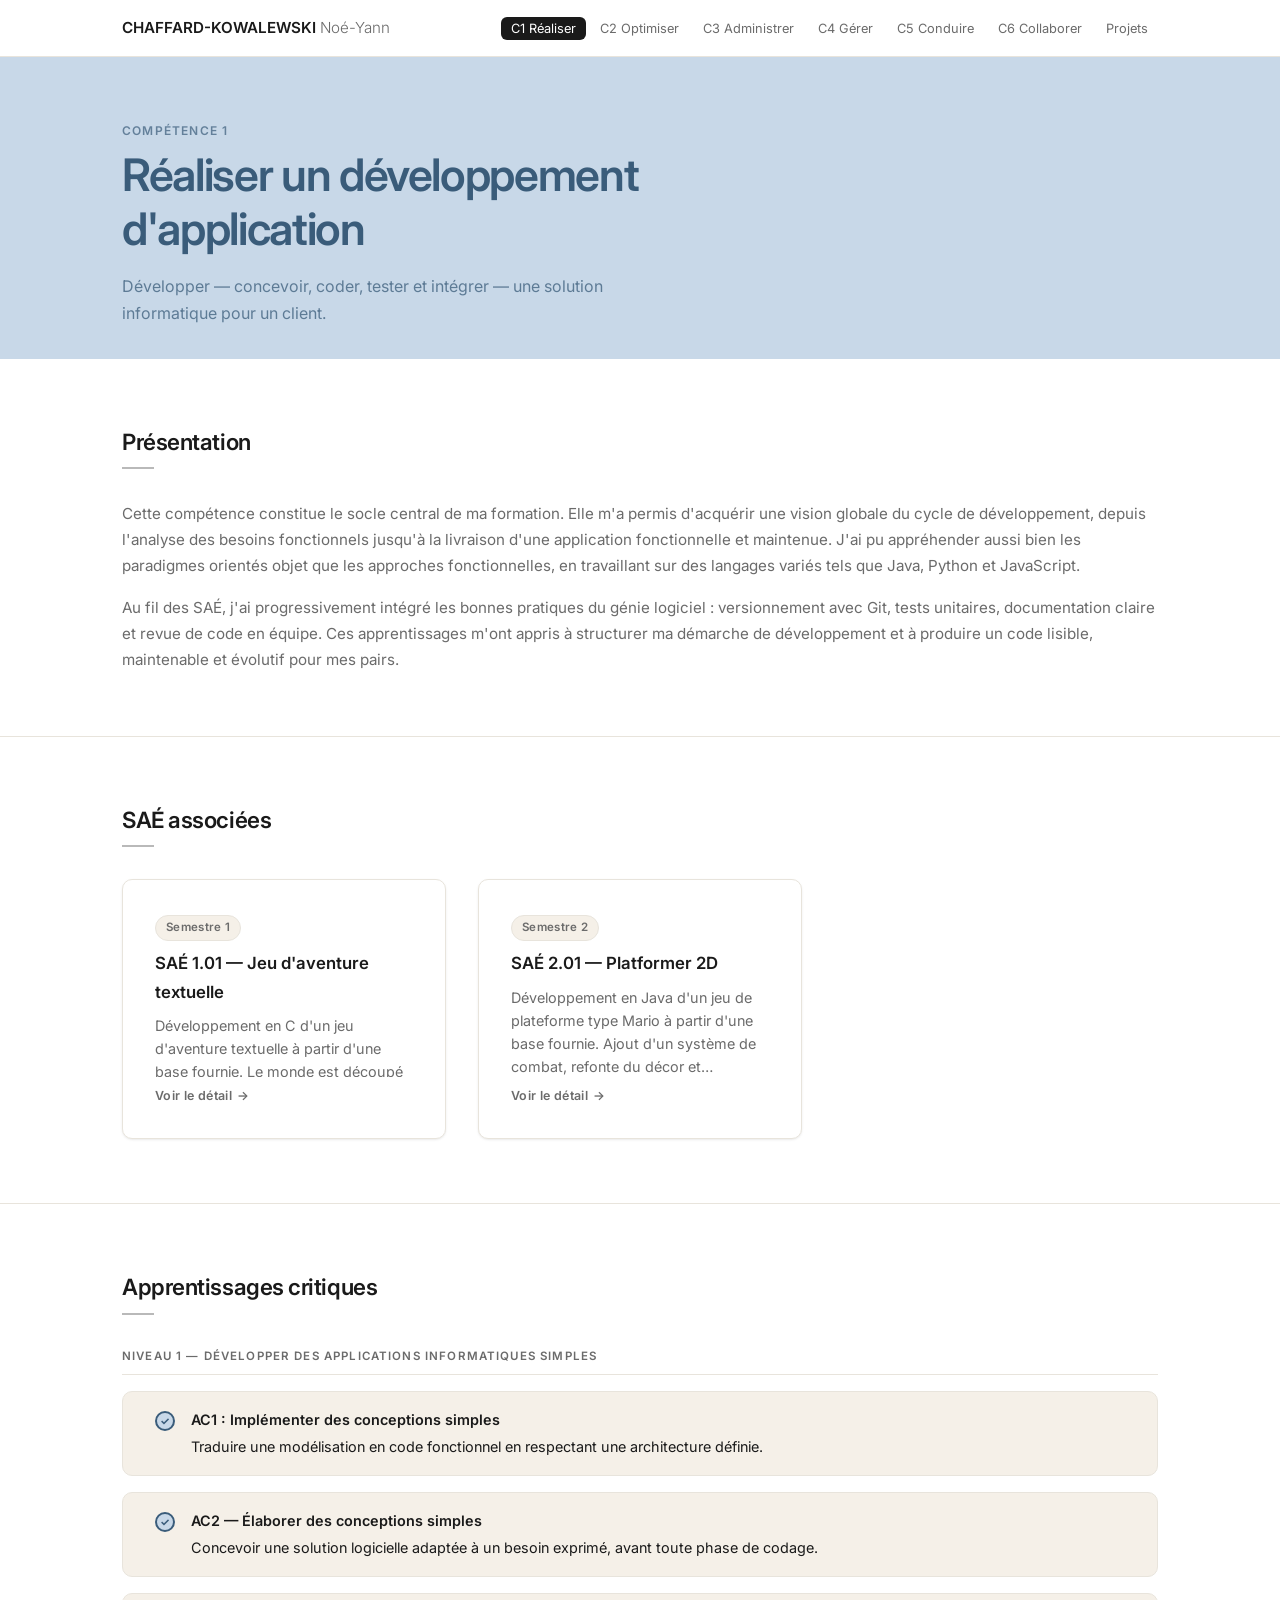
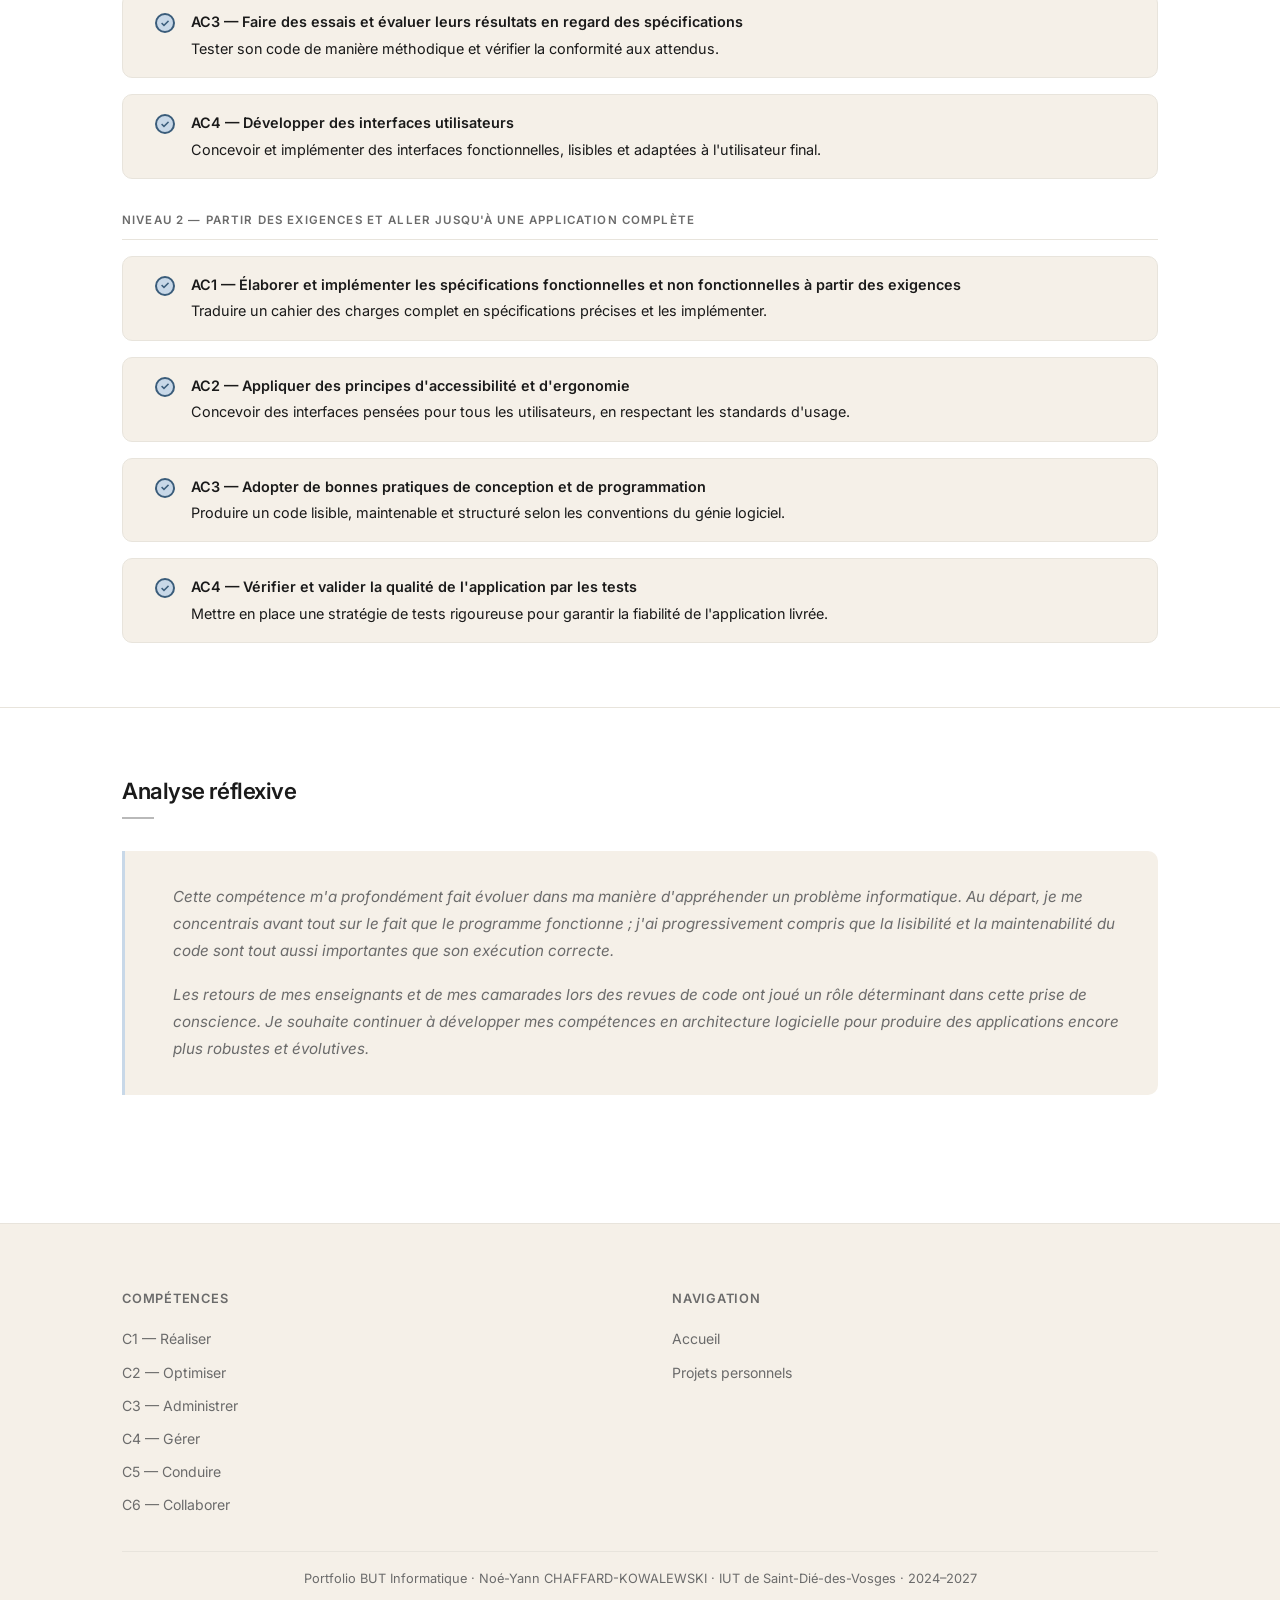
==== c1-realiser.html @ 978c8ef3 "ajout des fichiers du site" ====
﻿<!DOCTYPE html>
<html lang="fr">
<head>
  <meta charset="UTF-8" />
  <meta name="viewport" content="width=device-width, initial-scale=1.0" />
  <!-- REMPLACER : titre de l'onglet -->
  <title>C1 — Réaliser · Portfolio BUT Informatique</title>
  <link rel="stylesheet" href="style.css" />
  <style>
    /* Couleurs propres à la compétence 1 — Bleu poudré */
    .competence-banner { --banner-color: var(--color-c1); --banner-dark: var(--color-c1-dark); }
    .ac-item__check    { background: var(--color-c1); border-color: var(--color-c1-dark); }
    .ac-item__check::after { color: var(--color-c1-dark); }
    .reflexive-quote   { --quote-color: var(--color-c1); }
  </style>
</head>

<body>

  <!-- ══ NAVBAR ══ -->
  <header>
    <nav class="navbar" aria-label="Navigation principale">
      <div class="container navbar__inner">
        <!-- REMPLACER : votre prénom/nom -->
        <a href="index.html" class="navbar__logo">CHAFFARD-KOWALEWSKI <span>Noé-Yann</span></a>

        <button class="navbar__toggle" aria-label="Ouvrir le menu" aria-expanded="false">
          <span></span><span></span><span></span>
        </button>

        <ul class="navbar__links" role="list">
          <li><a href="c1-realiser.html">C1 Réaliser</a></li>
          <li><a href="c2-optimiser.html">C2 Optimiser</a></li>
          <li><a href="c3-administrer.html">C3 Administrer</a></li>
          <li><a href="c4-gerer.html">C4 Gérer</a></li>
          <li><a href="c5-conduire.html">C5 Conduire</a></li>
          <li><a href="c6-collaborer.html">C6 Collaborer</a></li>
          <li><a href="projets.html">Projets</a></li>
        </ul>
      </div>
    </nav>
  </header>

  <!-- ══ CONTENU PRINCIPAL ══ -->
  <main class="page-content">

    <!-- ── Bannière ── -->
    <div class="competence-banner">
      <div class="container">
        <p class="competence-banner__label">Compétence 1</p>
        <!-- REMPLACER : intitulé officiel de votre référentiel si différent -->
        <h1 class="competence-banner__title">Réaliser un développement d'application</h1>
        <p class="competence-banner__subtitle">
          <!-- REMPLACER : une phrase de présentation personnelle de cette compétence -->
          Développer — concevoir, coder, tester et intégrer — une solution informatique pour un client.
        </p>
      </div>
    </div>

    <!-- ── Présentation ── -->
    <section class="section">
      <div class="container">
        <!-- REMPLACER : titre de votre présentation personnelle -->
        <h2 class="section-title">Présentation</h2>

        <!-- REMPLACER : vos deux paragraphes de présentation -->
        <p style="margin-bottom: 1rem; color: var(--color-text-mute); font-size: 0.95rem;">
          Cette compétence constitue le socle central de ma formation. Elle m'a permis d'acquérir
          une vision globale du cycle de développement, depuis l'analyse des besoins fonctionnels
          jusqu'à la livraison d'une application fonctionnelle et maintenue. J'ai pu appréhender
          aussi bien les paradigmes orientés objet que les approches fonctionnelles, en travaillant
          sur des langages variés tels que Java, Python et JavaScript.
        </p>
        <p style="color: var(--color-text-mute); font-size: 0.95rem;">
          Au fil des SAÉ, j'ai progressivement intégré les bonnes pratiques du génie logiciel :
          versionnement avec Git, tests unitaires, documentation claire et revue de code en équipe.
          Ces apprentissages m'ont appris à structurer ma démarche de développement et à produire
          un code lisible, maintenable et évolutif pour mes pairs.
        </p>
      </div>
    </section>

    <!-- ── SAÉ associées ── -->
    <section class="section">
      <div class="container">
        <h2 class="section-title">SAÉ associées</h2>

        <div class="sae-grid">

          <article class="sae-card"
            data-title="SAÉ 1.01 — Jeu d'aventure textuelle"
            data-semester="Semestre 1"
            data-desc="<p>Développement en C d'un jeu d'aventure textuelle à partir d'une base fournie. Le monde est découpé en cases navigables via des commandes directement dans le terminal. Réalisé en binôme.</p>"
            data-detail="<p>L'objectif était d'étendre une base de code C existante pour construire un monde explorable : système de déplacements directionnels, découpage en cases, interactions textuelles. Les ressources mobilisées couvraient l'initiation au développement, l'anglais technique (commentaires en anglais obligatoires) et les bases du développement web. Ce projet m'a permis de mettre en pratique les fondamentaux de la programmation impérative dans un contexte concret.</p>"
            data-traces='[{"icon":"💻","title":"Trace 1 — Extrait du code source (C)","desc":"Portion du code gérant le système de déplacements et la structure des cases du monde.","file":"traces/trace-1.01.1.png"}]'>
            <div class="sae-card__semester">
              <span class="tag">Semestre 1</span>
            </div>
            <h3 class="sae-card__title">SAÉ 1.01 — Jeu d'aventure textuelle</h3>
            <p class="sae-card__desc">
              Développement en C d'un jeu d'aventure textuelle à partir d'une base fournie.
              Le monde est découpé en cases navigables via des commandes directement dans
              le terminal. Réalisé en binôme.
            </p>
            <span class="sae-card__cta" aria-hidden="true">Voir le détail <span class="sae-card__cta-arrow">→</span></span>
          </article>

          <article class="sae-card"
            data-title="SAÉ 2.01 — Platformer 2D"
            data-semester="Semestre 2"
            data-desc="<p>Développement en Java d'un jeu de plateforme type Mario à partir d'une base fournie. Ajout d'un système de combat, refonte du décor et amélioration des mécaniques de jeu. Réalisé en binôme, avec présentation orale au professeur.</p>"
            data-detail="<p>Le projet consistait à faire évoluer un platformer existant en Java : nouveau décor, système de combat contre des monstres et paramètres de jeu retravaillés (notamment le saut). Les ressources mobilisées incluaient le développement objet, le développement d'applications avec IHM et la qualité de développement. Une présentation orale du projet à l'enseignant a conclu la SAÉ, mobilisant également les compétences en communication professionnelle.</p>"
            data-traces='[{"icon":"☕","title":"Trace 1 — Extrait du code source (Java)","desc":"Portion du code gérant le système de combat ou l&apos;amélioration du saut.","file":"traces/trace-2.01.1.png"}]'>
            <div class="sae-card__semester">
              <span class="tag">Semestre 2</span>
            </div>
            <h3 class="sae-card__title">SAÉ 2.01 — Platformer 2D</h3>
            <p class="sae-card__desc">
              Développement en Java d'un jeu de plateforme type Mario à partir d'une base
              fournie. Ajout d'un système de combat, refonte du décor et amélioration des
              mécaniques de jeu. Réalisé en binôme, avec présentation orale au professeur.
            </p>
            <span class="sae-card__cta" aria-hidden="true">Voir le détail <span class="sae-card__cta-arrow">→</span></span>
          </article>

        </div>
      </div>
    </section>

    <!-- ── Apprentissages critiques ── -->
    <section class="section">
      <div class="container">
        <h2 class="section-title">Apprentissages critiques</h2>

        <!-- ── Niveau 1 ── -->
        <div class="ac-year-block">
          <p class="ac-year-label">Niveau 1 — Développer des applications informatiques simples</p>
          <ul class="ac-list">

            <!-- REMPLACER chaque item par un apprentissage critique de votre référentiel -->
            <li class="ac-item">
              <span class="ac-item__check" aria-hidden="true"></span>
              <div class="ac-item__text">
                <strong>AC1 : Implémenter des conceptions simples</strong>
                Traduire une modélisation en code fonctionnel en respectant une architecture définie.
              </div>
            </li>

            <li class="ac-item">
              <span class="ac-item__check" aria-hidden="true"></span>
              <div class="ac-item__text">
                <strong>AC2 — Élaborer des conceptions simples </strong>
                Concevoir une solution logicielle adaptée à un besoin exprimé, avant toute phase de codage.
              </div>
            </li>

            <li class="ac-item">
              <span class="ac-item__check" aria-hidden="true"></span>
              <div class="ac-item__text">
                <strong>AC3 — Faire des essais et évaluer leurs résultats en regard des spécifications</strong>
                Tester son code de manière méthodique et vérifier la conformité aux attendus.
              </div>
            </li>

            <li class="ac-item">
              <span class="ac-item__check" aria-hidden="true"></span>
              <div class="ac-item__text">
                <strong>AC4 — Développer des interfaces utilisateurs</strong>
                Concevoir et implémenter des interfaces fonctionnelles, lisibles et adaptées à l'utilisateur final.
              </div>
            </li>

          </ul>
        </div>

        <!-- ── Niveau 2 ── -->
        <div class="ac-year-block">
          <p class="ac-year-label">Niveau 2 — Partir des exigences et aller jusqu'à une application complète</p>
          <ul class="ac-list">

            <!-- REMPLACER chaque item par un apprentissage critique de votre référentiel -->
            <li class="ac-item">
              <span class="ac-item__check" aria-hidden="true"></span>
              <div class="ac-item__text">
                <strong>AC1 — Élaborer et implémenter les spécifications fonctionnelles et non fonctionnelles à partir des exigences </strong>
                Traduire un cahier des charges complet en spécifications précises et les implémenter.
              </div>
            </li>

            <li class="ac-item">
              <span class="ac-item__check" aria-hidden="true"></span>
              <div class="ac-item__text">
                <strong>AC2 — Appliquer des principes d'accessibilité et d'ergonomie</strong>
                Concevoir des interfaces pensées pour tous les utilisateurs, en respectant les standards d'usage.
              </div>
            </li>

            <li class="ac-item">
              <span class="ac-item__check" aria-hidden="true"></span>
              <div class="ac-item__text">
                <strong>AC3 — Adopter de bonnes pratiques de conception et de programmation</strong>
                Produire un code lisible, maintenable et structuré selon les conventions du génie logiciel.
              </div>
            </li>

            <li class="ac-item">
              <span class="ac-item__check" aria-hidden="true"></span>
              <div class="ac-item__text">
                <strong>AC4 — Vérifier et valider la qualité de l'application par les tests</strong>
                Mettre en place une stratégie de tests rigoureuse pour garantir la fiabilité de l'application livrée.
              </div>
            </li>

          </ul>
        </div>
      </div>
    </section>

    <!-- ── Analyse réflexive ── -->
    <section class="section">
      <div class="container">
        <h2 class="section-title">Analyse réflexive</h2>

        <!-- REMPLACER par votre propre analyse -->
        <blockquote class="reflexive-quote">
          <p>
            Cette compétence m'a profondément fait évoluer dans ma manière d'appréhender
            un problème informatique. Au départ, je me concentrais avant tout sur le fait
            que le programme fonctionne ; j'ai progressivement compris que la lisibilité
            et la maintenabilité du code sont tout aussi importantes que son exécution correcte.
          </p>
          <p>
            Les retours de mes enseignants et de mes camarades lors des revues de code ont joué
            un rôle déterminant dans cette prise de conscience. Je souhaite continuer à développer
            mes compétences en architecture logicielle pour produire des applications encore plus
            robustes et évolutives.
          </p>
        </blockquote>
      </div>
    </section>

  </main>

  <!-- ══ FOOTER ══ -->
  <footer class="footer">
    <div class="container">
      <div class="footer__inner">
        <div>
          <p class="footer__block-title">Compétences</p>
          <ul class="footer__links">
            <li><a href="c1-realiser.html">C1 — Réaliser</a></li>
            <li><a href="c2-optimiser.html">C2 — Optimiser</a></li>
            <li><a href="c3-administrer.html">C3 — Administrer</a></li>
            <li><a href="c4-gerer.html">C4 — Gérer</a></li>
            <li><a href="c5-conduire.html">C5 — Conduire</a></li>
            <li><a href="c6-collaborer.html">C6 — Collaborer</a></li>
          </ul>
        </div>
        <div>
          <p class="footer__block-title">Navigation</p>
          <ul class="footer__links">
            <li><a href="index.html">Accueil</a></li>
            <li><a href="projets.html">Projets personnels</a></li>
          </ul>
        </div>
      </div>
      <!-- REMPLACER : votre prénom, nom et IUT -->
      <p class="footer__copy">Portfolio BUT Informatique · Noé-Yann CHAFFARD-KOWALEWSKI · IUT de Saint-Dié-des-Vosges · 2024–2027</p>
    </div>
  </footer>

  <!-- ══ MODAL SAÉ — partagée par toutes les cartes de cette page ══ -->
  <div id="sae-modal-overlay" class="modal-overlay" role="dialog" aria-modal="true" aria-labelledby="modal-title">
    <div class="modal">
      <div class="modal__header">
        <div class="modal__header-text">
          <div class="modal__semester"></div>
          <h2 class="modal__title" id="modal-title"></h2>
        </div>
        <button class="modal__close" aria-label="Fermer">✕</button>
      </div>
      <div class="modal__body">
        <!-- Description résumée -->
        <div>
          <p class="modal__section-label">Présentation</p>
          <div class="modal__text modal__desc"></div>
        </div>
        <!-- Détail étendu — REMPLACER via data-detail sur la carte -->
        <div>
          <p class="modal__section-label">Détail &amp; contexte</p>
          <div class="modal__text modal__detail"></div>
        </div>
        <!-- Traces liées -->
        <hr class="modal__traces-sep" />
        <div>
          <p class="modal__section-label">Traces &amp; réalisations</p>
          <div class="modal__traces"></div>
        </div>
      </div>
    </div>
  </div>

  <script src="main.js"></script>
</body>
</html>
---- style.css ----
/* ============================================================
   PORTFOLIO BUT INFORMATIQUE — Feuille de styles globale
   Importée dans toutes les pages HTML
   ============================================================ */

/* ── Google Fonts ── */
@import url('https://fonts.googleapis.com/css2?family=Inter:wght@300;400;600&display=swap');

/* ── Variables CSS ── */
:root {
  /* Couleurs de base */
  --color-bg:        #FFFFFF;
  --color-bg-soft:   #F5F0E8;
  --color-text:      #1A1A1A;
  --color-text-mute: #6B6B6B;
  --color-border:    #E8E4DC;

  /* Accents pastel par compétence */
  --color-c1: #C8D8E8; /* bleu poudré   — Réaliser     */
  --color-c2: #C8DDD0; /* vert sauge    — Optimiser    */
  --color-c3: #E8D8C8; /* pêche doux    — Administrer  */
  --color-c4: #D8C8E8; /* lavande       — Gérer        */
  --color-c5: #E8E0C8; /* sable chaud   — Conduire     */
  --color-c6: #E8D0D0; /* rose poudré   — Collaborer   */
  --color-proj: #D0E8E4; /* turquoise doux — Projets   */

  /* Variantes foncées pour texte sur pastel */
  --color-c1-dark: #3A5C7A;
  --color-c2-dark: #3A6B52;
  --color-c3-dark: #7A5A3A;
  --color-c4-dark: #5A3A7A;
  --color-c5-dark: #7A6A3A;
  --color-c6-dark: #7A3A3A;
  --color-proj-dark: #2A6B60;

  /* Typographie */
  --font-main: 'Inter', system-ui, sans-serif;
  --font-weight-light:   300;
  --font-weight-regular: 400;
  --font-weight-semi:    600;

  /* Espacements */
  --space-xs:  0.25rem;
  --space-sm:  0.5rem;
  --space-md:  1rem;
  --space-lg:  2rem;
  --space-xl:  4rem;

  /* Effets */
  --radius-sm:  6px;
  --radius-md:  10px;
  --radius-lg:  16px;
  --shadow-sm:  0 1px 3px rgba(0,0,0,0.06), 0 1px 2px rgba(0,0,0,0.04);
  --shadow-md:  0 4px 12px rgba(0,0,0,0.08);
  --shadow-lg:  0 8px 24px rgba(0,0,0,0.10);
  --transition: 0.2s ease;
}

/* ── Reset & base ── */
*, *::before, *::after { box-sizing: border-box; margin: 0; padding: 0; }

html { scroll-behavior: smooth; }

body {
  font-family: var(--font-main);
  font-weight: var(--font-weight-regular);
  font-size: 1rem;
  line-height: 1.7;
  color: var(--color-text);
  background: var(--color-bg);
}

img { display: block; max-width: 100%; }

a { color: inherit; text-decoration: none; }

ul { list-style: none; }

/* ── Utilitaires ── */
.container {
  width: 100%;
  max-width: 1100px;
  margin: 0 auto;
  padding: 0 var(--space-lg);
}

.section {
  padding: var(--space-xl) 0;
}

.section + .section {
  border-top: 1px solid var(--color-border);
}

.section-title {
  font-size: 1.4rem;
  font-weight: var(--font-weight-semi);
  letter-spacing: -0.02em;
  margin-bottom: var(--space-lg);
  color: var(--color-text);
}

.section-title::after {
  content: '';
  display: block;
  width: 32px;
  height: 2px;
  background: currentColor;
  opacity: 0.3;
  margin-top: 6px;
}

.tag {
  display: inline-block;
  padding: 2px 10px;
  border-radius: 20px;
  font-size: 0.72rem;
  font-weight: var(--font-weight-semi);
  letter-spacing: 0.03em;
  background: var(--color-bg-soft);
  color: var(--color-text-mute);
  border: 1px solid var(--color-border);
}

/* ── Fade-in animation (géré aussi par main.js) ── */
@keyframes fadeInUp {
  from { opacity: 0; transform: translateY(16px); }
  to   { opacity: 1; transform: translateY(0); }
}

.page-content {
  animation: fadeInUp 0.3s ease both;
}

/* ============================================================
   NAVBAR (pages compétences / projets)
   ============================================================ */
.navbar {
  position: sticky;
  top: 0;
  z-index: 100;
  background: rgba(255,255,255,0.92);
  backdrop-filter: blur(8px);
  border-bottom: 1px solid var(--color-border);
}

.navbar__inner {
  display: flex;
  align-items: center;
  justify-content: space-between;
  height: 56px;
  gap: var(--space-md);
}

.navbar__logo {
  font-weight: var(--font-weight-semi);
  font-size: 0.95rem;
  white-space: nowrap;
  color: var(--color-text);
  text-decoration: none;
  flex-shrink: 0;
}

.navbar__logo span {
  color: var(--color-text-mute);
  font-weight: var(--font-weight-light);
}

.navbar__links {
  display: flex;
  align-items: center;
  gap: 4px;
  overflow-x: auto;
  scrollbar-width: none;
  flex-wrap: nowrap;
}

.navbar__links::-webkit-scrollbar { display: none; }

.navbar__links a {
  font-size: 0.8rem;
  font-weight: var(--font-weight-regular);
  padding: 4px 10px;
  border-radius: var(--radius-sm);
  color: var(--color-text-mute);
  white-space: nowrap;
  transition: background var(--transition), color var(--transition);
}

.navbar__links a:hover {
  background: var(--color-bg-soft);
  color: var(--color-text);
}

.navbar__links a.active {
  background: var(--color-text);
  color: var(--color-bg);
}

/* ── Hamburger mobile ── */
.navbar__toggle {
  display: none;
  background: none;
  border: none;
  cursor: pointer;
  padding: 4px;
  flex-shrink: 0;
}

.navbar__toggle span {
  display: block;
  width: 20px;
  height: 2px;
  background: var(--color-text);
  margin: 4px 0;
  transition: var(--transition);
}

/* ============================================================
   BANNIÈRE DE COMPÉTENCE
   ============================================================ */
.competence-banner {
  padding: var(--space-xl) 0 var(--space-lg);
  background: var(--banner-color, var(--color-bg-soft));
}

.competence-banner__label {
  font-size: 0.75rem;
  font-weight: var(--font-weight-semi);
  letter-spacing: 0.1em;
  text-transform: uppercase;
  color: var(--banner-dark, var(--color-text-mute));
  margin-bottom: var(--space-sm);
  opacity: 0.7;
}

.competence-banner__title {
  font-size: clamp(1.6rem, 4vw, 2.8rem);
  font-weight: var(--font-weight-semi);
  letter-spacing: -0.03em;
  line-height: 1.2;
  color: var(--banner-dark, var(--color-text));
  max-width: 680px;
}

.competence-banner__subtitle {
  margin-top: var(--space-md);
  font-size: 1rem;
  color: var(--banner-dark, var(--color-text-mute));
  opacity: 0.75;
  max-width: 520px;
}

/* ============================================================
   CARTES SAÉ
   ============================================================ */
.sae-grid {
  display: grid;
  grid-template-columns: repeat(auto-fill, minmax(280px, 1fr));
  gap: var(--space-lg);
}

.sae-card {
  background: var(--color-bg);
  border: 1px solid var(--color-border);
  border-radius: var(--radius-md);
  padding: var(--space-lg);
  box-shadow: var(--shadow-sm);
  transition: box-shadow var(--transition), transform var(--transition);
  display: flex;
  flex-direction: column;
  height: 260px;
}

.sae-card:hover {
  box-shadow: var(--shadow-md);
  transform: translateY(-2px);
}

.sae-card__semester {
  margin-bottom: var(--space-sm);
  flex-shrink: 0;
}

.sae-card__title {
  font-size: 1.05rem;
  font-weight: var(--font-weight-semi);
  margin-bottom: var(--space-sm);
  flex-shrink: 0;
  display: -webkit-box;
  -webkit-line-clamp: 2;
  -webkit-box-orient: vertical;
  overflow: hidden;
}

.sae-card__desc {
  font-size: 0.9rem;
  color: var(--color-text-mute);
  line-height: 1.6;
  flex: 1;
  overflow: hidden;
  display: -webkit-box;
  -webkit-line-clamp: 4;
  -webkit-box-orient: vertical;
}

/* ============================================================
   APPRENTISSAGES CRITIQUES
   ============================================================ */
.ac-year-block {
  display: flex;
  flex-direction: column;
  gap: var(--space-md);
}

.ac-year-block + .ac-year-block {
  margin-top: var(--space-lg);
}

.ac-year-label {
  font-size: 0.72rem;
  font-weight: var(--font-weight-semi);
  letter-spacing: 0.1em;
  text-transform: uppercase;
  color: var(--color-text-mute);
  padding-bottom: var(--space-sm);
  border-bottom: 1px solid var(--color-border);
}

.ac-list {
  display: flex;
  flex-direction: column;
  gap: var(--space-md);
}

.ac-item {
  display: flex;
  align-items: flex-start;
  gap: var(--space-md);
  padding: var(--space-md) var(--space-lg);
  background: var(--color-bg-soft);
  border-radius: var(--radius-md);
  border: 1px solid var(--color-border);
}

.ac-item__check {
  width: 20px;
  height: 20px;
  border-radius: 50%;
  background: var(--check-color, #C8D8E8);
  border: 2px solid var(--check-dark, #3A5C7A);
  flex-shrink: 0;
  margin-top: 3px;
  display: flex;
  align-items: center;
  justify-content: center;
}

.ac-item__check::after {
  content: '✓';
  font-size: 11px;
  color: var(--check-dark, #3A5C7A);
  font-weight: 700;
}

.ac-item__text {
  font-size: 0.9rem;
  color: var(--color-text);
}

.ac-item__text strong {
  display: block;
  font-weight: var(--font-weight-semi);
  margin-bottom: 2px;
}

/* ============================================================
   TRACES & RÉALISATIONS
   ============================================================ */
.traces-grid {
  display: grid;
  grid-template-columns: repeat(auto-fill, minmax(260px, 1fr));
  gap: var(--space-lg);
}

.trace-block {
  border: 1px solid var(--color-border);
  border-radius: var(--radius-md);
  padding: var(--space-lg);
  display: flex;
  flex-direction: column;
  gap: var(--space-sm);
  background: var(--color-bg);
  box-shadow: var(--shadow-sm);
  transition: box-shadow var(--transition), transform var(--transition);
}

.trace-block:hover {
  box-shadow: var(--shadow-md);
  transform: translateY(-2px);
}

.trace-block__icon {
  font-size: 1.6rem;
  line-height: 1;
}

.trace-block__title {
  font-size: 0.95rem;
  font-weight: var(--font-weight-semi);
}

.trace-block__desc {
  font-size: 0.85rem;
  color: var(--color-text-mute);
}

/* ============================================================
   ANALYSE RÉFLEXIVE
   ============================================================ */
.reflexive-quote {
  border-left: 3px solid var(--quote-color, var(--color-border));
  padding: var(--space-lg) var(--space-lg) var(--space-lg) calc(var(--space-lg) + var(--space-md));
  background: var(--color-bg-soft);
  border-radius: 0 var(--radius-md) var(--radius-md) 0;
  font-size: 0.95rem;
  font-style: italic;
  color: var(--color-text-mute);
  line-height: 1.8;
}

.reflexive-quote p + p { margin-top: var(--space-md); }

/* ============================================================
   MODAL SAÉ
   ============================================================ */

/* Overlay sombre derrière la fenêtre */
.modal-overlay {
  position: fixed;
  inset: 0;
  background: rgba(20, 18, 15, 0.55);
  z-index: 200;
  display: flex;
  align-items: center;
  justify-content: center;
  padding: var(--space-lg);
  opacity: 0;
  visibility: hidden;
  transition: opacity 0.25s ease, visibility 0.25s ease;
}

.modal-overlay.is-open {
  opacity: 1;
  visibility: visible;
}

/* Fenêtre modale */
.modal {
  background: var(--color-bg);
  border-radius: var(--radius-lg);
  box-shadow: 0 24px 64px rgba(0,0,0,0.18);
  width: 100%;
  max-width: 620px;
  max-height: 88vh;
  overflow-y: auto;
  display: flex;
  flex-direction: column;
  transform: translateY(20px) scale(0.98);
  transition: transform 0.25s ease;
  scrollbar-width: thin;
  scrollbar-color: var(--color-border) transparent;
}

.modal-overlay.is-open .modal {
  transform: translateY(0) scale(1);
}

/* En-tête modal */
.modal__header {
  padding: var(--space-lg) var(--space-lg) var(--space-md);
  border-bottom: 1px solid var(--color-border);
  display: flex;
  align-items: flex-start;
  justify-content: space-between;
  gap: var(--space-md);
  position: sticky;
  top: 0;
  background: var(--color-bg);
  border-radius: var(--radius-lg) var(--radius-lg) 0 0;
  z-index: 1;
}

.modal__header-text { flex: 1; }

.modal__semester { margin-bottom: 6px; }

.modal__title {
  font-size: 1.1rem;
  font-weight: var(--font-weight-semi);
  letter-spacing: -0.01em;
  line-height: 1.3;
}

.modal__close {
  background: var(--color-bg-soft);
  border: 1px solid var(--color-border);
  border-radius: var(--radius-sm);
  width: 32px;
  height: 32px;
  cursor: pointer;
  display: flex;
  align-items: center;
  justify-content: center;
  flex-shrink: 0;
  font-size: 1rem;
  color: var(--color-text-mute);
  transition: background var(--transition), color var(--transition);
  line-height: 1;
}

.modal__close:hover {
  background: var(--color-text);
  color: var(--color-bg);
  border-color: var(--color-text);
}

/* Corps modal */
.modal__body {
  padding: var(--space-lg);
  display: flex;
  flex-direction: column;
  gap: var(--space-lg);
}

.modal__section-label {
  font-size: 0.72rem;
  font-weight: var(--font-weight-semi);
  letter-spacing: 0.08em;
  text-transform: uppercase;
  color: var(--color-text-mute);
  margin-bottom: var(--space-sm);
}

.modal__text {
  font-size: 0.92rem;
  color: var(--color-text-mute);
  line-height: 1.75;
}

.modal__text p + p { margin-top: 0.75rem; }

/* Séparateur traces */
.modal__traces-sep {
  border: none;
  border-top: 1px solid var(--color-border);
  margin: 0;
}

/* Grille de traces dans la modal */
.modal__traces {
  display: flex;
  flex-direction: column;
  gap: var(--space-md);
}

.modal__trace-item {
  display: flex;
  align-items: flex-start;
  gap: var(--space-md);
  padding: var(--space-md);
  background: var(--color-bg-soft);
  border: 1px solid var(--color-border);
  border-radius: var(--radius-md);
}

.modal__trace-item--link {
  cursor: pointer;
  transition: background var(--transition), border-color var(--transition);
}

.modal__trace-item--link:hover {
  background: var(--color-bg);
  border-color: var(--color-text-mute);
}

.modal__trace-open {
  font-size: 0.75rem;
  opacity: 0.5;
  margin-left: 4px;
}

.modal__trace-icon {
  font-size: 1.3rem;
  line-height: 1;
  flex-shrink: 0;
  margin-top: 2px;
}

.modal__trace-body {}

.modal__trace-title {
  font-size: 0.88rem;
  font-weight: var(--font-weight-semi);
  margin-bottom: 3px;
}

.modal__trace-desc {
  font-size: 0.83rem;
  color: var(--color-text-mute);
  line-height: 1.6;
}

/* Indicateur "cliquable" sur les cartes SAÉ */
.sae-card {
  cursor: pointer;
}

.sae-card__cta {
  display: inline-flex;
  align-items: center;
  gap: 5px;
  margin-top: auto;
  padding-top: var(--space-sm);
  flex-shrink: 0;
  font-size: 0.78rem;
  font-weight: var(--font-weight-semi);
  color: var(--color-text-mute);
  letter-spacing: 0.03em;
  transition: color var(--transition);
}

.sae-card:hover .sae-card__cta {
  color: var(--color-text);
}

.sae-card__cta-arrow {
  transition: transform var(--transition);
}

.sae-card:hover .sae-card__cta-arrow {
  transform: translateX(3px);
}

/* ============================================================
   FOOTER
   ============================================================ */
.footer {
  background: var(--color-bg-soft);
  border-top: 1px solid var(--color-border);
  padding: var(--space-xl) 0 var(--space-lg);
  margin-top: var(--space-xl);
}

.footer__inner {
  display: grid;
  grid-template-columns: 1fr 1fr;
  gap: var(--space-xl);
  margin-bottom: var(--space-lg);
}

.footer__block-title {
  font-size: 0.8rem;
  font-weight: var(--font-weight-semi);
  letter-spacing: 0.06em;
  text-transform: uppercase;
  color: var(--color-text-mute);
  margin-bottom: var(--space-md);
}

.footer__links {
  display: flex;
  flex-direction: column;
  gap: 6px;
}

.footer__links a {
  font-size: 0.88rem;
  color: var(--color-text-mute);
  transition: color var(--transition);
}

.footer__links a:hover { color: var(--color-text); }

.footer__copy {
  font-size: 0.8rem;
  color: var(--color-text-mute);
  border-top: 1px solid var(--color-border);
  padding-top: var(--space-md);
  text-align: center;
}

/* ============================================================
   PAGE D'ACCUEIL — Hero
   ============================================================ */
.hero {
  min-height: 100svh;
  display: flex;
  flex-direction: column;
  align-items: center;
  text-align: center;
  /* Pas de justify-content : les 3 zones gèrent leur propre position */
}

/* Zone HAUT */
.hero__top {
  display: flex;
  flex-direction: column;
  align-items: center;
  padding-top: 3rem;
  padding-left: var(--space-lg);
  padding-right: var(--space-lg);
}

.hero__eyebrow {
  font-size: 0.75rem;
  font-weight: var(--font-weight-semi);
  letter-spacing: 0.1em;
  text-transform: uppercase;
  color: var(--color-text-mute);
}

.hero__eyebrow-line {
  width: 120px;
  height: 1px;
  background: #E0D8CC;
  border: none;
  margin: 0.75rem auto 0;
}

/* Zone CENTRE */
.hero__center {
  flex: 1;
  display: flex;
  flex-direction: column;
  align-items: center;
  justify-content: center;
  padding: 0 var(--space-lg);
  gap: 0;
}

.hero__firstname {
  font-size: 4rem;
  font-weight: var(--font-weight-semi);
  letter-spacing: -0.03em;
  line-height: 1;
  color: var(--color-text);
}

.hero__subtitle {
  margin-top: 1rem;
  font-size: 1.05rem;
  font-weight: var(--font-weight-light);
  color: #666;
  letter-spacing: 0.02em;
}

/* Zone BAS */
.hero__bottom {
  display: flex;
  flex-direction: column;
  align-items: center;
  gap: 8px;
  padding-bottom: 2.5rem;
  padding-left: var(--space-lg);
  padding-right: var(--space-lg);
}

.hero__scroll {
  font-size: 1rem;
  color: var(--color-text-mute);
  letter-spacing: 0.15em;
  text-transform: uppercase;
  cursor: pointer;
}

.hero__scroll-arrow {
  font-size: 1.2rem;
  color: var(--color-text-mute);
  animation: bounce-arrow 1.8s ease-in-out infinite;
}

@keyframes bounce-arrow {
  0%, 100% { transform: translateY(0); }
  50%       { transform: translateY(5px); }
}

/* Filigrane */
.hero-watermark {
  position: absolute;
  top: 50%;
  left: 50%;
  transform: translateX(-50%) translateY(-50%);
  font-size: calc(100vw / 13.5);
  font-weight: 900;
  letter-spacing: -0.02em;
  color: #E8E0D0;
  opacity: 0.5;
  display: block;
  white-space: nowrap;
  overflow: hidden;
  max-width: 100vw;
  user-select: none;
  pointer-events: none;
  z-index: 0;
}

/* ============================================================
   PAGE D'ACCUEIL — Grille de navigation
   ============================================================ */
.nav-grid-section {
  background: var(--color-bg-soft);
  padding: var(--space-xl) 0;
}

.nav-grid {
  display: grid;
  grid-template-columns: repeat(3, 1fr);
  gap: var(--space-md);
}

.nav-card {
  background: var(--color-bg);
  border: 1px solid var(--color-border);
  border-radius: var(--radius-lg);
  padding: var(--space-lg);
  display: flex;
  flex-direction: column;
  gap: var(--space-sm);
  cursor: pointer;
  transition:
    box-shadow var(--transition),
    transform var(--transition),
    border-color var(--transition);
  text-decoration: none;
  color: var(--color-text);
}

.nav-card:hover {
  box-shadow: var(--shadow-lg);
  transform: translateY(-4px);
  border-color: transparent;
}

.nav-card--c1 { --card-accent: var(--color-c1); }
.nav-card--c2 { --card-accent: var(--color-c2); }
.nav-card--c3 { --card-accent: var(--color-c3); }
.nav-card--c4 { --card-accent: var(--color-c4); }
.nav-card--c5 { --card-accent: var(--color-c5); }
.nav-card--c6 { --card-accent: var(--color-c6); }
.nav-card--proj { --card-accent: var(--color-proj); }
.nav-card--placeholder { --card-accent: var(--color-bg-soft); cursor: default; }

.nav-card__icon-wrap {
  width: 48px;
  height: 48px;
  border-radius: var(--radius-md);
  background: var(--card-accent, var(--color-bg-soft));
  display: flex;
  align-items: center;
  justify-content: center;
  font-size: 1.4rem;
  transition: transform var(--transition);
}

.nav-card__icon-wrap svg {
  width: 22px;
  height: 22px;
  stroke: currentColor;
  stroke-width: 1.75;
  fill: none;
  color: var(--color-text-mute);
}

.nav-card:hover .nav-card__icon-wrap {
  transform: scale(1.08);
}

.nav-card__number {
  font-size: 0.72rem;
  font-weight: var(--font-weight-semi);
  letter-spacing: 0.06em;
  text-transform: uppercase;
  color: var(--color-text-mute);
}

.nav-card__title {
  font-size: 0.95rem;
  font-weight: var(--font-weight-semi);
  line-height: 1.3;
}

.nav-card__desc {
  font-size: 0.8rem;
  color: var(--color-text-mute);
  line-height: 1.5;
}

/* ============================================================
   PAGE PROJETS
   ============================================================ */
.projects-header {
  padding: var(--space-xl) 0 var(--space-lg);
}

.projects-header__title {
  font-size: clamp(1.8rem, 4vw, 3rem);
  font-weight: var(--font-weight-semi);
  letter-spacing: -0.03em;
}

.projects-header__subtitle {
  margin-top: var(--space-sm);
  font-size: 1rem;
  color: var(--color-text-mute);
}

.projects-grid {
  display: grid;
  grid-template-columns: repeat(auto-fill, minmax(260px, 1fr));
  gap: var(--space-lg);
}

.project-card {
  border: 1px solid var(--color-border);
  border-radius: var(--radius-lg);
  overflow: hidden;
  background: var(--color-bg);
  box-shadow: var(--shadow-sm);
  transition: box-shadow var(--transition), transform var(--transition);
  display: flex;
  flex-direction: column;
}

.project-card:hover {
  box-shadow: var(--shadow-lg);
  transform: translateY(-3px);
}

.project-card__thumb {
  height: 140px;
  display: flex;
  align-items: center;
  justify-content: center;
  font-size: 2.2rem;
}

.project-card__body {
  padding: var(--space-lg);
  display: flex;
  flex-direction: column;
  gap: var(--space-sm);
  flex: 1;
}

.project-card__tags {
  display: flex;
  flex-wrap: wrap;
  gap: 4px;
}

.project-card__title {
  font-size: 1rem;
  font-weight: var(--font-weight-semi);
}

.project-card__desc {
  font-size: 0.85rem;
  color: var(--color-text-mute);
  line-height: 1.6;
  flex: 1;
}

.btn {
  display: inline-block;
  padding: 7px 16px;
  border-radius: var(--radius-sm);
  font-size: 0.82rem;
  font-weight: var(--font-weight-semi);
  border: 1px solid var(--color-border);
  cursor: pointer;
  transition: background var(--transition), color var(--transition);
  background: var(--color-bg-soft);
  color: var(--color-text-mute);
  align-self: flex-start;
}

.btn:hover { background: var(--color-text); color: var(--color-bg); }

.btn--disabled {
  opacity: 0.45;
  pointer-events: none;
}

/* Carte "En cours" mise en avant */
.project-featured {
  border-color: var(--color-c2);
  background: linear-gradient(135deg, #f9fdfb 0%, #edf5f0 100%);
}

.project-featured .project-card__thumb {
  background: var(--color-c2);
}

.badge-wip {
  display: inline-flex;
  align-items: center;
  gap: 5px;
  padding: 3px 10px;
  border-radius: 20px;
  font-size: 0.72rem;
  font-weight: var(--font-weight-semi);
  background: var(--color-c2);
  color: var(--color-c2-dark);
}

.badge-wip::before {
  content: '';
  width: 6px;
  height: 6px;
  border-radius: 50%;
  background: var(--color-c2-dark);
  animation: pulse 1.5s ease-in-out infinite;
}

@keyframes pulse {
  0%, 100% { opacity: 1; }
  50%       { opacity: 0.3; }
}

/* ============================================================
   RESPONSIVE
   ============================================================ */

/* Tablette */
@media (max-width: 768px) {
  .container { padding: 0 var(--space-md); }

  .nav-grid {
    grid-template-columns: repeat(2, 1fr);
  }

  .footer__inner {
    grid-template-columns: 1fr;
    gap: var(--space-lg);
  }

  .navbar__links {
    display: none;
    position: absolute;
    top: 56px;
    left: 0;
    right: 0;
    background: var(--color-bg);
    border-bottom: 1px solid var(--color-border);
    padding: var(--space-sm) var(--space-md);
    flex-direction: column;
    align-items: stretch;
    gap: 2px;
  }

  .navbar__links.open { display: flex; }
  .navbar__toggle { display: block; }

  .navbar {
    position: relative;
  }

  .sae-grid { grid-template-columns: 1fr; }
  .traces-grid { grid-template-columns: 1fr; }
}

/* Mobile */
@media (max-width: 480px) {
  .nav-grid {
    grid-template-columns: 1fr;
  }

  .projects-grid {
    grid-template-columns: 1fr;
  }
}
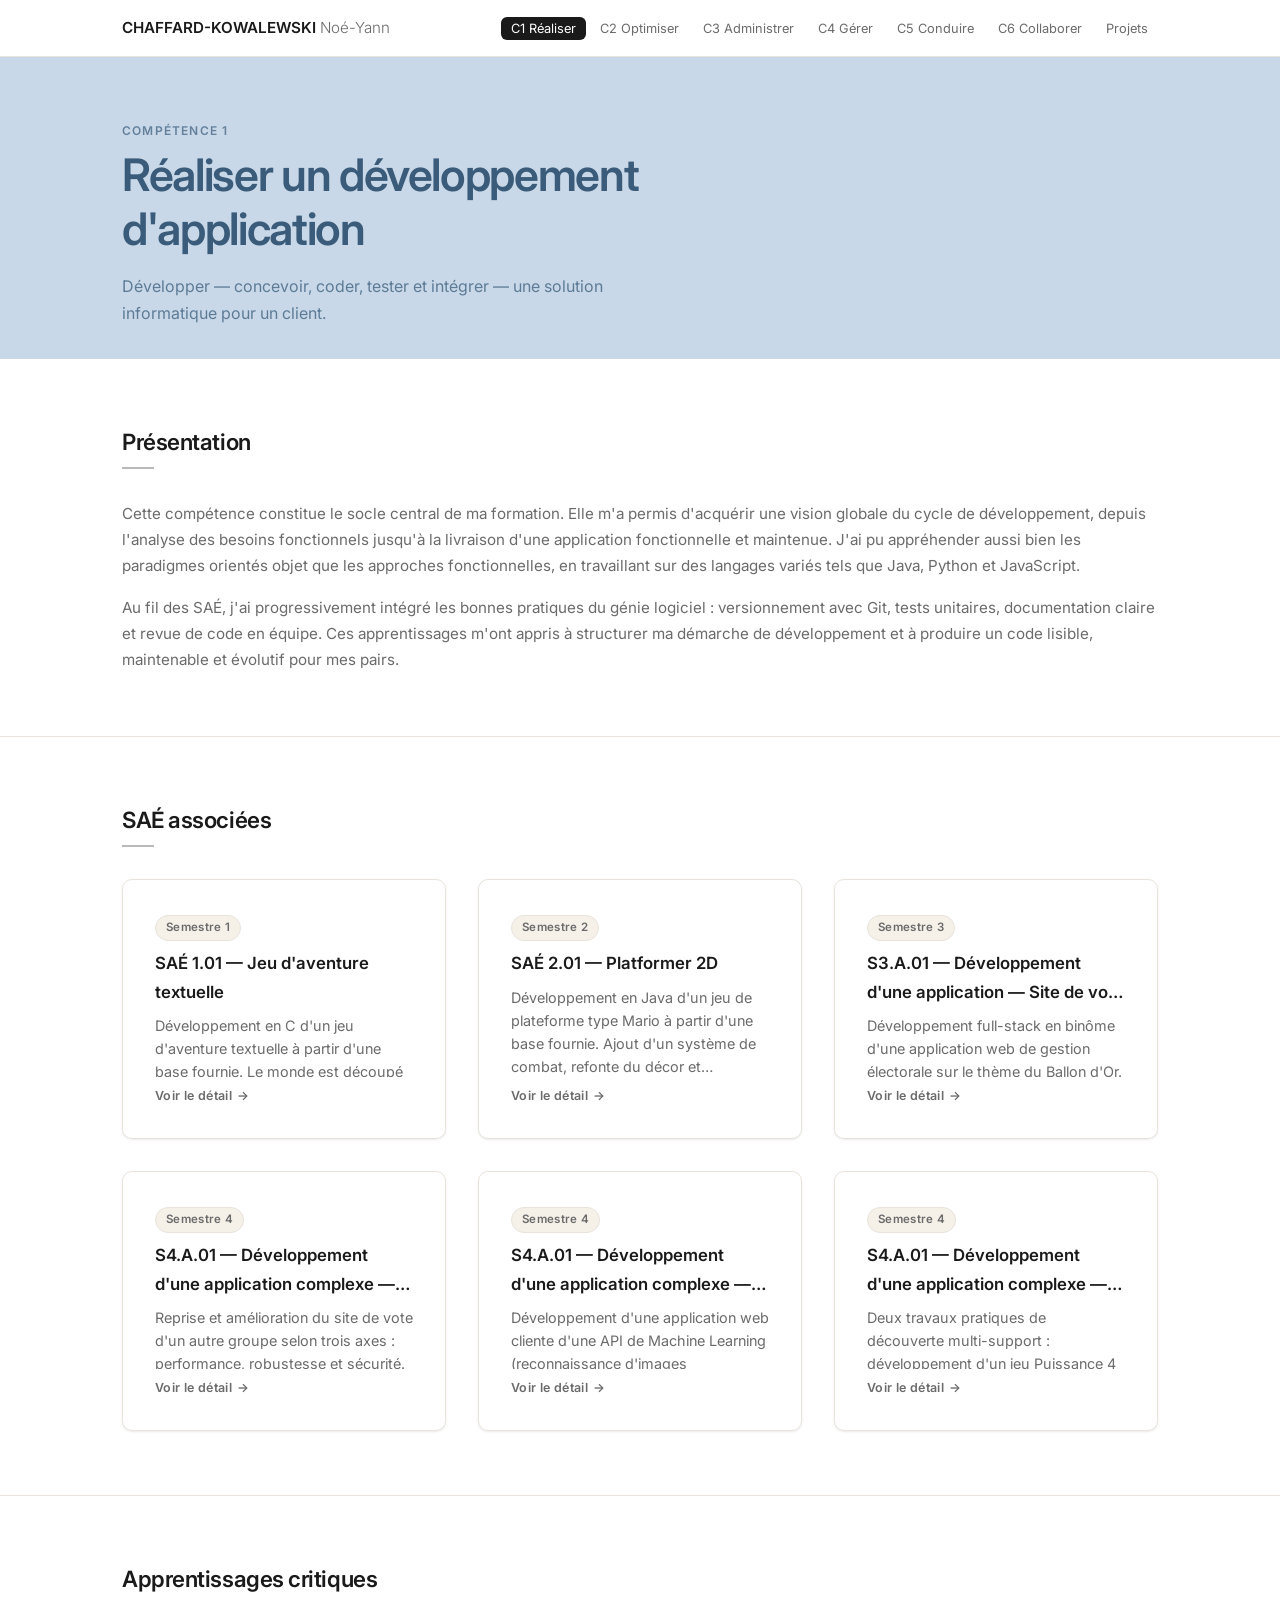
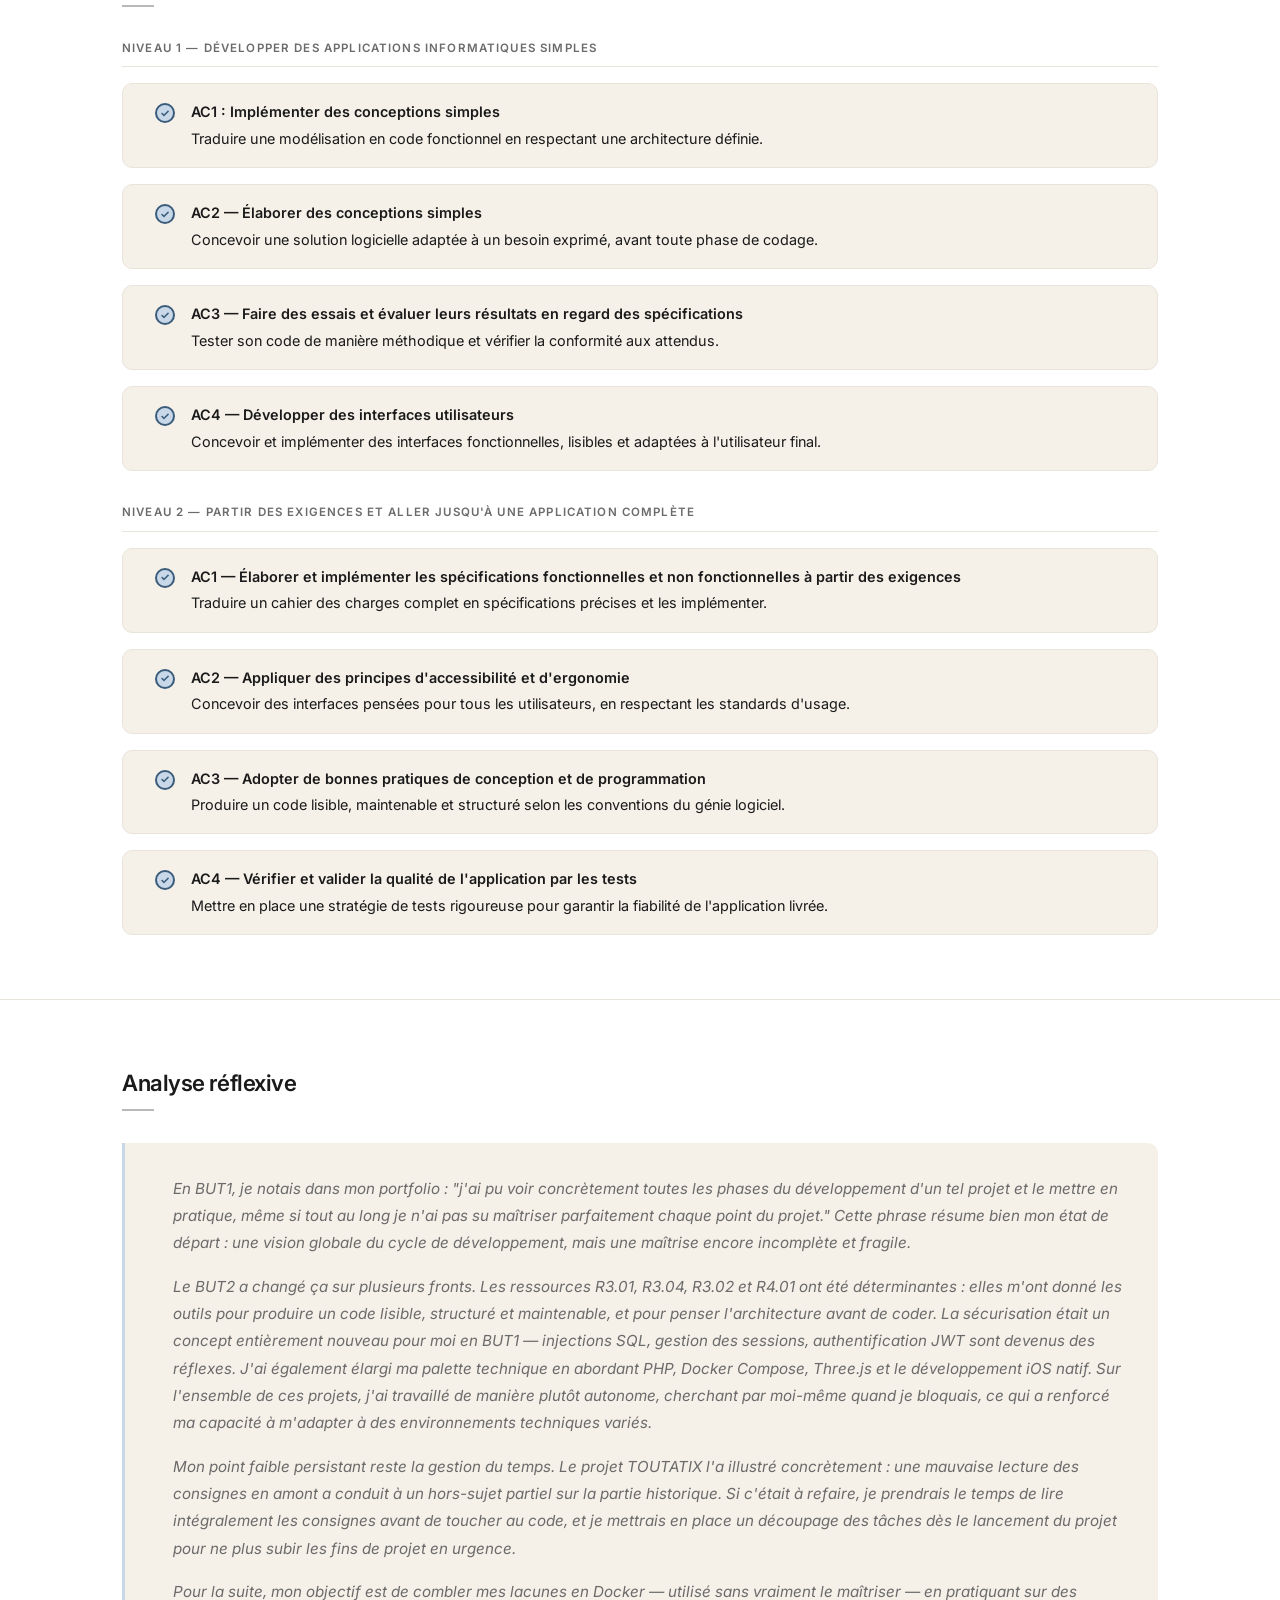
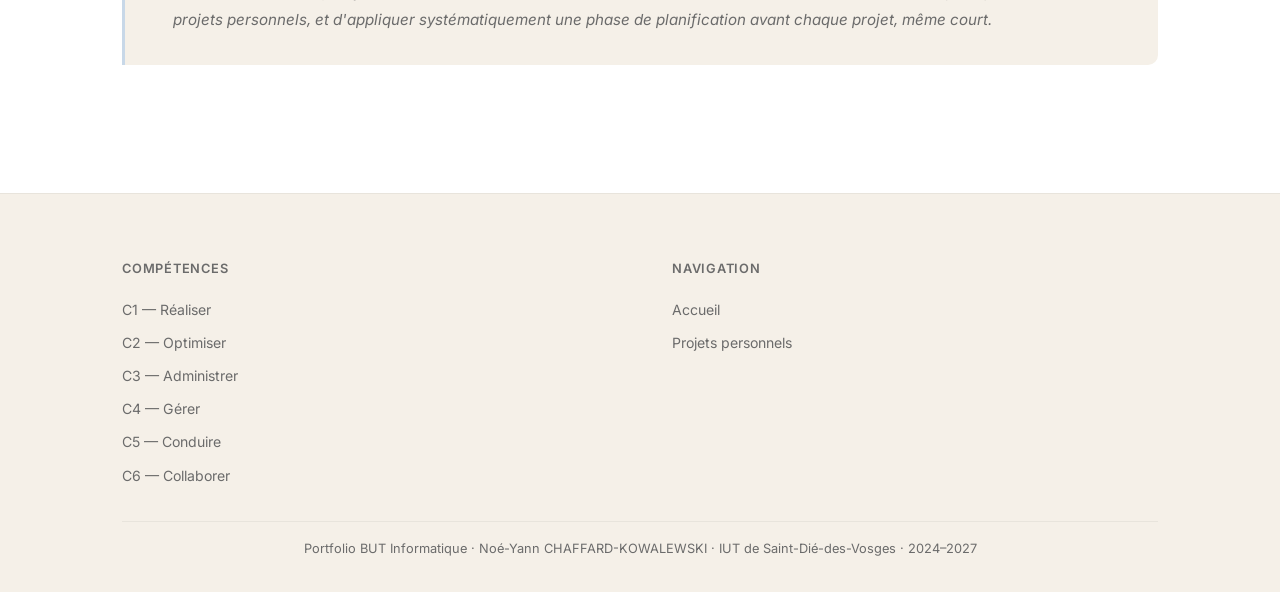
==== commit babe5cf9: "c1" ====
--- a/c1-realiser.html
+++ b/c1-realiser.html
@@ -123,6 +123,80 @@
             <span class="sae-card__cta" aria-hidden="true">Voir le détail <span class="sae-card__cta-arrow">→</span></span>
           </article>
 
+          <article class="sae-card"
+            data-title="S3.A.01 — Développement d'une application — Site de vote PHP"
+            data-semester="Semestre 3"
+            data-desc="<p>Développement full-stack en binôme d'une application web de gestion électorale sur le thème du Ballon d'Or. HTML/CSS/JS/PHP/MySQL, sans framework, avec authentification, gestion de session et interface d'administration complète.</p>"
+            data-detail="<p>Le projet couvrait l'ensemble du cycle de développement web : cahier des charges, diagrammes UML, MCD/MLD, puis développement itératif en deux MVP. L'application gérait quatre espaces distincts — public, électeur, candidat et administrateur — avec des contraintes fortes : unicité et anonymat du vote (scrutin pondéré par rang), gestion temporelle du scrutin, sécurisation des accès (PDO, requêtes préparées, protection contre les injections SQL). J'ai développé la totalité du front-end et du back-end, et assuré la gestion de projet via Trello et une partie du cahier des charges. Le projet a été versionné sur Git. L'application était fonctionnelle à la soutenance avec quelques bugs résiduels.</p>"
+            data-traces='[{"icon":"🗳️","title":"Trace 1 — Interface de l&apos;application","desc":"Capture de la page d&apos;ajout d&apos;un nouveau scrutin.","file":"traces/trace-s3-c1-1.png"},{"icon":"💻","title":"Trace 2 — Extrait du code PHP","desc":"Extrait significatif du code PHP : ajout d&apos;un nouveau sondage.","file":"traces/trace-s3-c1-2.png"}]'>
+            <div class="sae-card__semester">
+              <span class="tag">Semestre 3</span>
+            </div>
+            <h3 class="sae-card__title">S3.A.01 — Développement d'une application — Site de vote PHP</h3>
+            <p class="sae-card__desc">
+              Développement full-stack en binôme d'une application web de gestion électorale sur le thème
+              du Ballon d'Or. HTML/CSS/JS/PHP/MySQL, sans framework, avec authentification, gestion de
+              session et interface d'administration complète.
+            </p>
+            <span class="sae-card__cta" aria-hidden="true">Voir le détail <span class="sae-card__cta-arrow">→</span></span>
+          </article>
+
+          <article class="sae-card"
+            data-title="S4.A.01 — Développement d'une application complexe — Reprise du site de vote"
+            data-semester="Semestre 4"
+            data-desc="<p>Reprise et amélioration du site de vote d'un autre groupe selon trois axes : performance, robustesse et sécurité. Projet conduit dans un contexte de jeu de rôle entreprise, avec analyse de l'existant, CDC + devis, développement et rapport final en anglais. Réalisé en binôme.</p>"
+            data-detail="<p>Le projet simulait une mission professionnelle : analyse du code existant pour identifier les failles de sécurité (injections SQL, sessions...), les problèmes de performance et les manques de robustesse, puis rédaction d'un cahier des charges et d'un devis avant d'entamer les corrections. Les corrections étaient validées manuellement. Cette approche m'a confronté à la réalité de la maintenance applicative : comprendre un code que l'on n'a pas écrit, justifier ses choix d'amélioration et livrer un rapport structuré. Le rapport final a été rédigé en anglais.</p>"
+            data-traces='[{"icon":"📄","title":"Trace 1 — Rapport d&apos;analyse : facture","desc":"Extrait de la facture simulée pour le projet","file":"traces/trace-s4-c1-1.png"},{"icon":"💻","title":"Trace 2 — Correction apportée","desc":"Extrait de code montrant une correction de sécurité appliquée.","file":"traces/trace-s4-c1-2.png"}]'>
+            <div class="sae-card__semester">
+              <span class="tag">Semestre 4</span>
+            </div>
+            <h3 class="sae-card__title">S4.A.01 — Développement d'une application complexe — Reprise du site de vote</h3>
+            <p class="sae-card__desc">
+              Reprise et amélioration du site de vote d'un autre groupe selon trois axes : performance,
+              robustesse et sécurité. Projet conduit dans un contexte de jeu de rôle entreprise, avec
+              analyse de l'existant, CDC + devis, développement et rapport final en anglais. Réalisé en binôme.
+            </p>
+            <span class="sae-card__cta" aria-hidden="true">Voir le détail <span class="sae-card__cta-arrow">→</span></span>
+          </article>
+
+          <article class="sae-card"
+            data-title="S4.A.01 — Développement d'une application complexe — TOUTATIX"
+            data-semester="Semestre 4"
+            data-desc="<p>Développement d'une application web cliente d'une API de Machine Learning (reconnaissance d'images Astérix/Obélix), déployée avec Docker Compose. Projet réalisé en groupe de 4, en HTML/CSS/JS vanilla, responsive et asynchrone. J'ai pris en charge le design système, la page Stats et le header commun à toutes les pages.</p>"
+            data-detail="<p>L&apos;application exposait trois espaces : une page publique permettant de soumettre une photo via upload ou caméra mobile (WebcamJS) pour obtenir une prédiction de l&apos;IA et envoyer un feedback, une page d&apos;historique protégée par authentification JWT, et une page de statistiques avec graphique Chart.js. L&apos;API fournie par l&apos;enseignant exposait des routes REST (POST, PUT, GET, DELETE) avec gestion de token Bearer. Docker Compose orchestrait l&apos;ensemble de la stack. Ma contribution portait sur le design système complet (identité visuelle, typographie, palette), l&apos;intégration de la page Stats avec les graphiques, et la navbar commune à toutes les pages.</p>"
+            data-traces='[{"icon":"📊","title":"Trace 1 — Page Stats","desc":"Capture de la page de statistiques avec le graphique Chart.js intégrés.","file":"traces/trace-s4-c1-3.png"},{"icon":"🎨","title":"Trace 2 — Design système","desc":"Capture de la maquette Figma de l&apos;application.","file":"traces/trace-s4-c1-4.png"}]'>
+            <div class="sae-card__semester">
+              <span class="tag">Semestre 4</span>
+            </div>
+            <h3 class="sae-card__title">S4.A.01 — Développement d'une application complexe — TOUTATIX</h3>
+            <p class="sae-card__desc">
+              Développement d'une application web cliente d'une API de Machine Learning (reconnaissance
+              d'images Astérix/Obélix), déployée avec Docker Compose. Projet réalisé en groupe de 4, en
+              HTML/CSS/JS vanilla, responsive et asynchrone. J'ai pris en charge le design système, la
+              page Stats et le header commun à toutes les pages.
+            </p>
+            <span class="sae-card__cta" aria-hidden="true">Voir le détail <span class="sae-card__cta-arrow">→</span></span>
+          </article>
+
+          <article class="sae-card"
+            data-title="S4.A.01 — Développement d'une application complexe — Puissance 4 iOS + Peinture 3D Three.js"
+            data-semester="Semestre 4"
+            data-desc="<p>Deux travaux pratiques de découverte multi-support : développement d'un jeu Puissance 4 en 1v1 sur iOS et rendu 3D interactif d'une peinture avec Three.js dans le navigateur. Réalisés en binôme, ces TP illustrent la capacité à adapter un développement à des environnements techniques variés.</p>"
+            data-detail="<p>Le TP iOS m&apos;a confronté aux contraintes spécifiques du développement mobile natif : gestion de l&apos;interface tactile, logique de jeu complète (détection de victoire, alternance des tours, état du plateau) que j&apos;ai entièrement développée, mon binôme prenant en charge le rendu graphique. Le TP Three.js portait sur la mise en scène 3D d&apos;une peinture dans le navigateur, avec interactions utilisateur (rotation et zoom). Ces deux projets m&apos;ont permis d&apos;explorer le niveau 2 de la compétence &quot;Adapter des applications sur un ensemble de supports&quot; — mobile natif d&apos;un côté, rendu 3D web de l&apos;autre — deux environnements très différents du développement web classique abordé par ailleurs.</p>"
+            data-traces='[{"icon":"📱","title":"Trace 1 — Puissance 4 iOS","desc":"Capture du code de la classe Grille.","file":"traces/trace-s4-c1-5.png"},{"icon":"🖼️","title":"Trace 2 — Peinture 3D Three.js","desc":"Capture de la peinture 3D dans le navigateur avec rotation visible.","file":"traces/trace-s4-c1-6.png"}]'>
+            <div class="sae-card__semester">
+              <span class="tag">Semestre 4</span>
+            </div>
+            <h3 class="sae-card__title">S4.A.01 — Développement d'une application complexe — Puissance 4 iOS + Peinture 3D Three.js</h3>
+            <p class="sae-card__desc">
+              Deux travaux pratiques de découverte multi-support : développement d'un jeu Puissance 4
+              en 1v1 sur iOS et rendu 3D interactif d'une peinture avec Three.js dans le navigateur.
+              Réalisés en binôme, ces TP illustrent la capacité à adapter un développement à des
+              environnements techniques variés.
+            </p>
+            <span class="sae-card__cta" aria-hidden="true">Voir le détail <span class="sae-card__cta-arrow">→</span></span>
+          </article>
+
         </div>
       </div>
     </section>
@@ -221,19 +295,36 @@
       <div class="container">
         <h2 class="section-title">Analyse réflexive</h2>
 
-        <!-- REMPLACER par votre propre analyse -->
         <blockquote class="reflexive-quote">
           <p>
-            Cette compétence m'a profondément fait évoluer dans ma manière d'appréhender
-            un problème informatique. Au départ, je me concentrais avant tout sur le fait
-            que le programme fonctionne ; j'ai progressivement compris que la lisibilité
-            et la maintenabilité du code sont tout aussi importantes que son exécution correcte.
+            En BUT1, je notais dans mon portfolio : <em>"j'ai pu voir concrètement toutes les phases
+            du développement d'un tel projet et le mettre en pratique, même si tout au long je n'ai
+            pas su maîtriser parfaitement chaque point du projet."</em> Cette phrase résume bien mon
+            état de départ : une vision globale du cycle de développement, mais une maîtrise encore
+            incomplète et fragile.
           </p>
           <p>
-            Les retours de mes enseignants et de mes camarades lors des revues de code ont joué
-            un rôle déterminant dans cette prise de conscience. Je souhaite continuer à développer
-            mes compétences en architecture logicielle pour produire des applications encore plus
-            robustes et évolutives.
+            Le BUT2 a changé ça sur plusieurs fronts. Les ressources R3.01, R3.04, R3.02 et R4.01
+            ont été déterminantes : elles m'ont donné les outils pour produire un code lisible,
+            structuré et maintenable, et pour penser l'architecture avant de coder. La sécurisation
+            était un concept entièrement nouveau pour moi en BUT1 — injections SQL, gestion des
+            sessions, authentification JWT sont devenus des réflexes. J'ai également élargi ma palette
+            technique en abordant PHP, Docker Compose, Three.js et le développement iOS natif. Sur
+            l'ensemble de ces projets, j'ai travaillé de manière plutôt autonome, cherchant par
+            moi-même quand je bloquais, ce qui a renforcé ma capacité à m'adapter à des environnements
+            techniques variés.
+          </p>
+          <p>
+            Mon point faible persistant reste la gestion du temps. Le projet TOUTATIX l'a illustré
+            concrètement : une mauvaise lecture des consignes en amont a conduit à un hors-sujet
+            partiel sur la partie historique. Si c'était à refaire, je prendrais le temps de lire
+            intégralement les consignes avant de toucher au code, et je mettrais en place un découpage
+            des tâches dès le lancement du projet pour ne plus subir les fins de projet en urgence.
+          </p>
+          <p>
+            Pour la suite, mon objectif est de combler mes lacunes en Docker — utilisé sans vraiment
+            le maîtriser — en pratiquant sur des projets personnels, et d'appliquer systématiquement
+            une phase de planification avant chaque projet, même court.
           </p>
         </blockquote>
       </div>
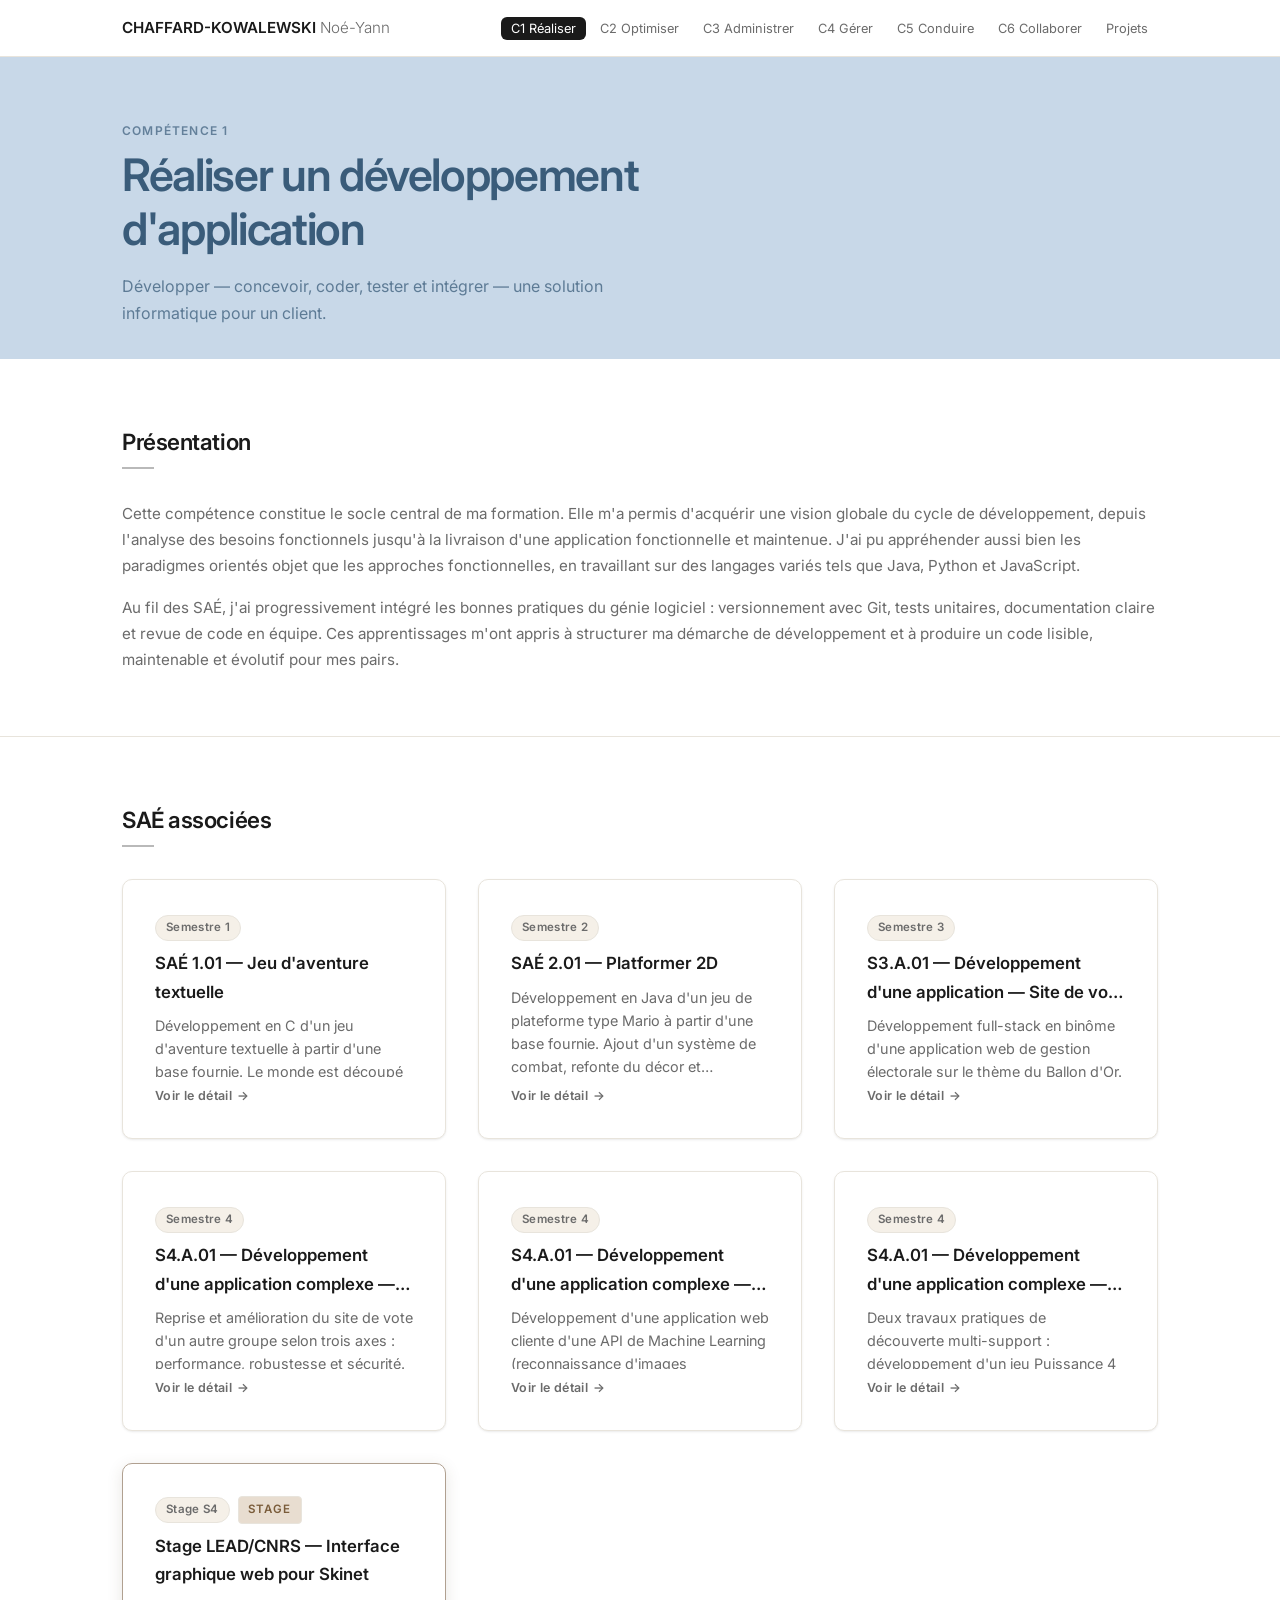
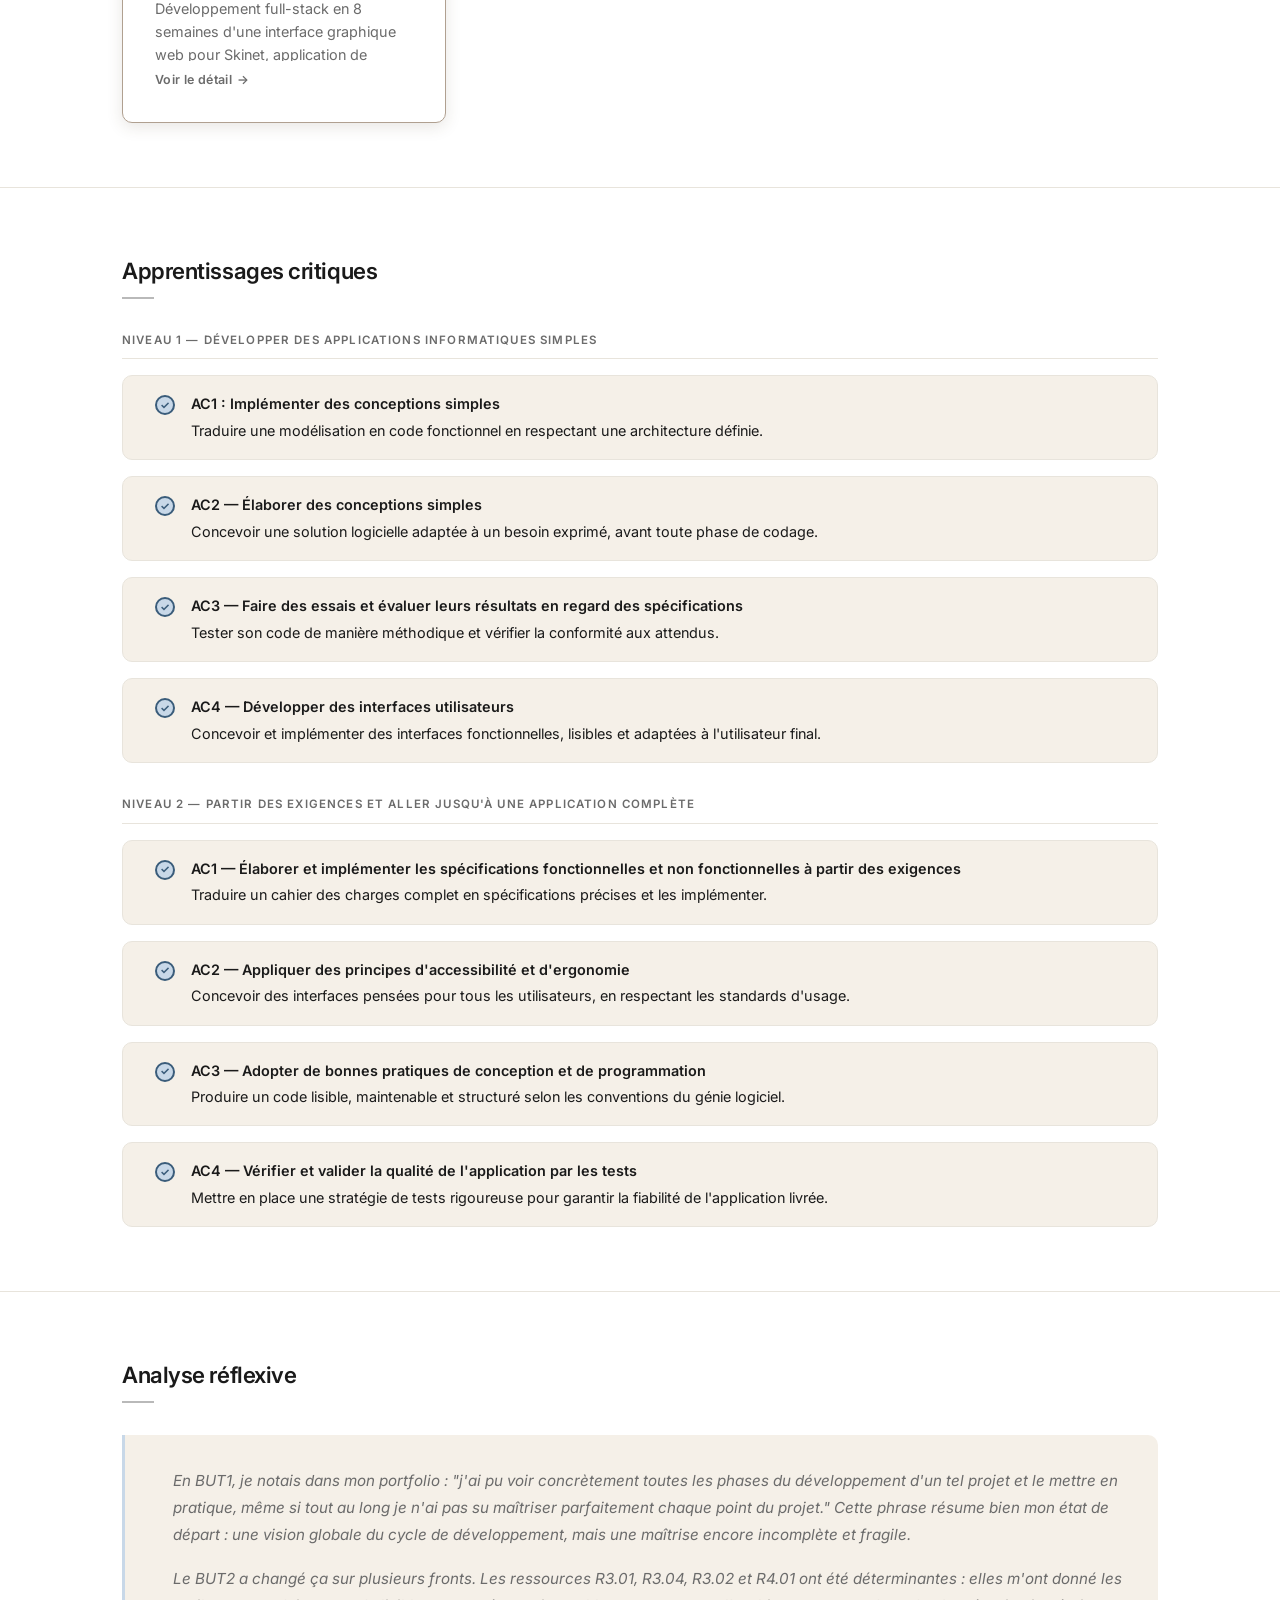
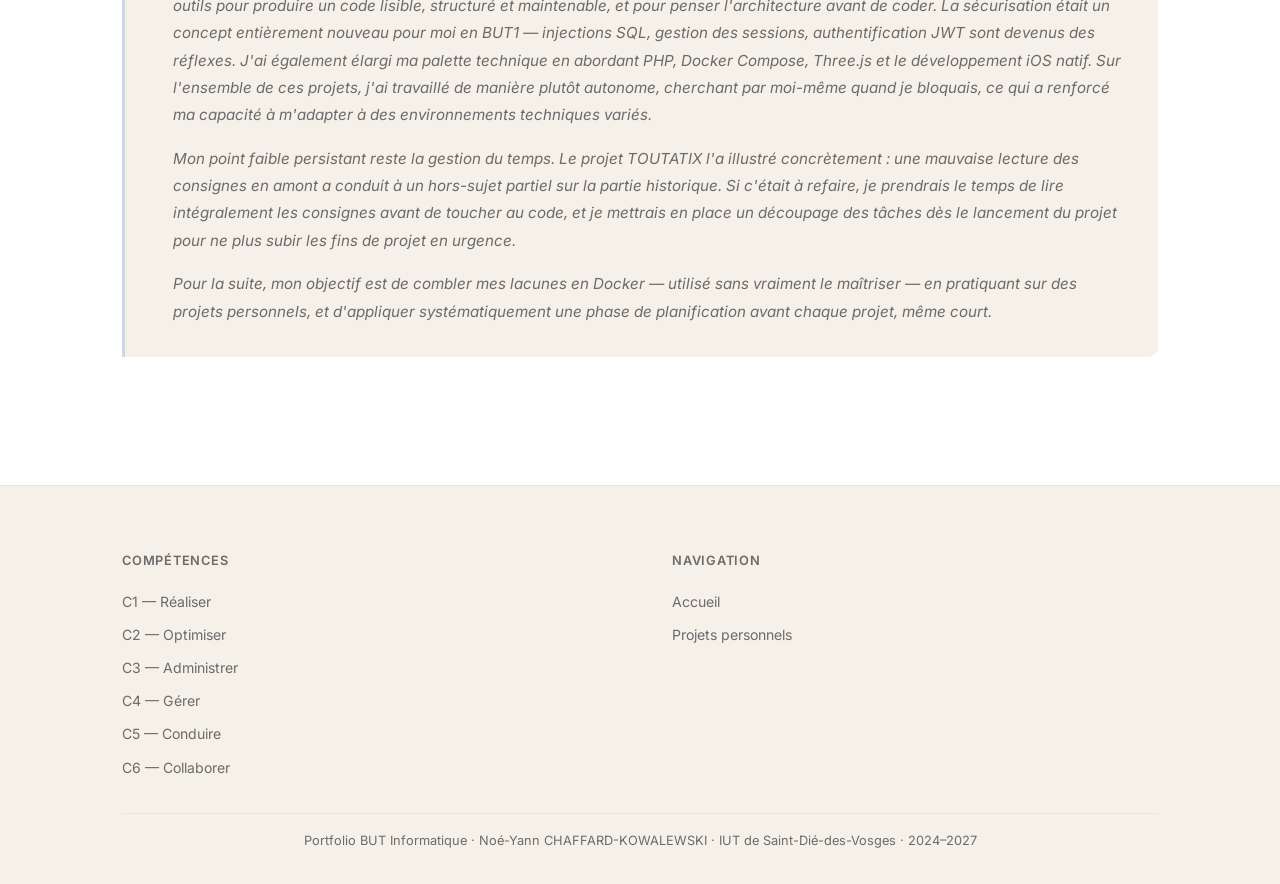
==== commit e7c16456: "stage" ====
--- a/c1-realiser.html
+++ b/c1-realiser.html
@@ -12,6 +12,25 @@
     .ac-item__check    { background: var(--color-c1); border-color: var(--color-c1-dark); }
     .ac-item__check::after { color: var(--color-c1-dark); }
     .reflexive-quote   { --quote-color: var(--color-c1); }
+    .sae-card--stage {
+      border: 1.5px solid #b0a090;
+      box-shadow: 0 4px 16px rgba(80,60,40,0.13);
+    }
+    .sae-card--stage .sae-card__semester {
+      display: flex;
+      gap: 0.5rem;
+      align-items: center;
+    }
+    .tag--stage {
+      background: #e8ddd0;
+      color: #7a5c3a;
+      font-size: 0.72rem;
+      font-weight: 600;
+      letter-spacing: 0.08em;
+      padding: 0.18rem 0.6rem;
+      border-radius: 4px;
+      text-transform: uppercase;
+    }
   </style>
 </head>
 
@@ -193,6 +212,27 @@
               en 1v1 sur iOS et rendu 3D interactif d'une peinture avec Three.js dans le navigateur.
               Réalisés en binôme, ces TP illustrent la capacité à adapter un développement à des
               environnements techniques variés.
+            </p>
+            <span class="sae-card__cta" aria-hidden="true">Voir le détail <span class="sae-card__cta-arrow">→</span></span>
+          </article>
+
+          <article class="sae-card sae-card--stage"
+            data-title="Stage LEAD/CNRS — Interface graphique web pour Skinet"
+            data-semester="Stage S4"
+            data-desc="<p>Développement full-stack en 8 semaines d'une interface graphique web pour Skinet, application de segmentation de biopsies rénales du LEAD/CNRS. Frontend HTML/CSS/JS, backend Python FastAPI, API REST avec navigation de dossiers, affichage de logs, édition de fichiers de configuration et téléchargement de résultats. Projet individuel en milieu de recherche.</p>"
+            data-detail="<p>La mission consistait à rendre Skinet accessible à des médecins non-informaticiens via une interface web. L&apos;architecture séparait un frontend statique servi sur le port 8000 et une API FastAPI/Uvicorn sur le port 8080, communiquant via appels JS asynchrones. Les fonctionnalités développées incluaient : navigation dans l&apos;arborescence du serveur, lancement de l&apos;inférence via subprocess, affichage dynamique des logs terminal, édition et sauvegarde de fichiers de configuration JSON/XML, téléchargement de fichiers et gestion du port Uvicorn dynamique. Un script Bash lancement.sh automatisait le démarrage de l&apos;environnement. Premières utilisations concrètes de Git avec branches et pull-requests.</p>"
+            data-traces='[{"icon":"🖥️","title":"Trace 1 — Interface web finale","desc":"Capture de l&apos;interface web Skinet finalisée montrant la navigation de dossiers, l&apos;édition de configuration et les logs terminal.","file":"traces/trace-stage-c1-1.png"},{"icon":"🏗️","title":"Trace 2 — Schéma de l&apos;architecture","desc":"Schéma de l&apos;architecture de l&apos;interface web illustrant la communication entre frontend, API FastAPI et serveur de calcul Skinet.","file":"traces/trace-stage-c1-2.png"},{"icon":"📄","title":"Rapport de stage","desc":"Rapport de stage complet au LEAD/CNRS — Noé-Yann Chaffard-Kowalewski.","file":"traces/Rapport_de_stage_au_LEAD_-_Noé-Yann_Chaffard-Kowalewski.pdf"}]'>
+            <div class="sae-card__semester">
+              <span class="tag">Stage S4</span>
+              <span class="tag tag--stage">Stage</span>
+            </div>
+            <h3 class="sae-card__title">Stage LEAD/CNRS — Interface graphique web pour Skinet</h3>
+            <p class="sae-card__desc">
+              Développement full-stack en 8 semaines d'une interface graphique web pour Skinet,
+              application de segmentation de biopsies rénales du LEAD/CNRS. Frontend HTML/CSS/JS,
+              backend Python FastAPI, API REST avec navigation de dossiers, affichage de logs,
+              édition de fichiers de configuration et téléchargement de résultats. Projet individuel
+              en milieu de recherche.
             </p>
             <span class="sae-card__cta" aria-hidden="true">Voir le détail <span class="sae-card__cta-arrow">→</span></span>
           </article>
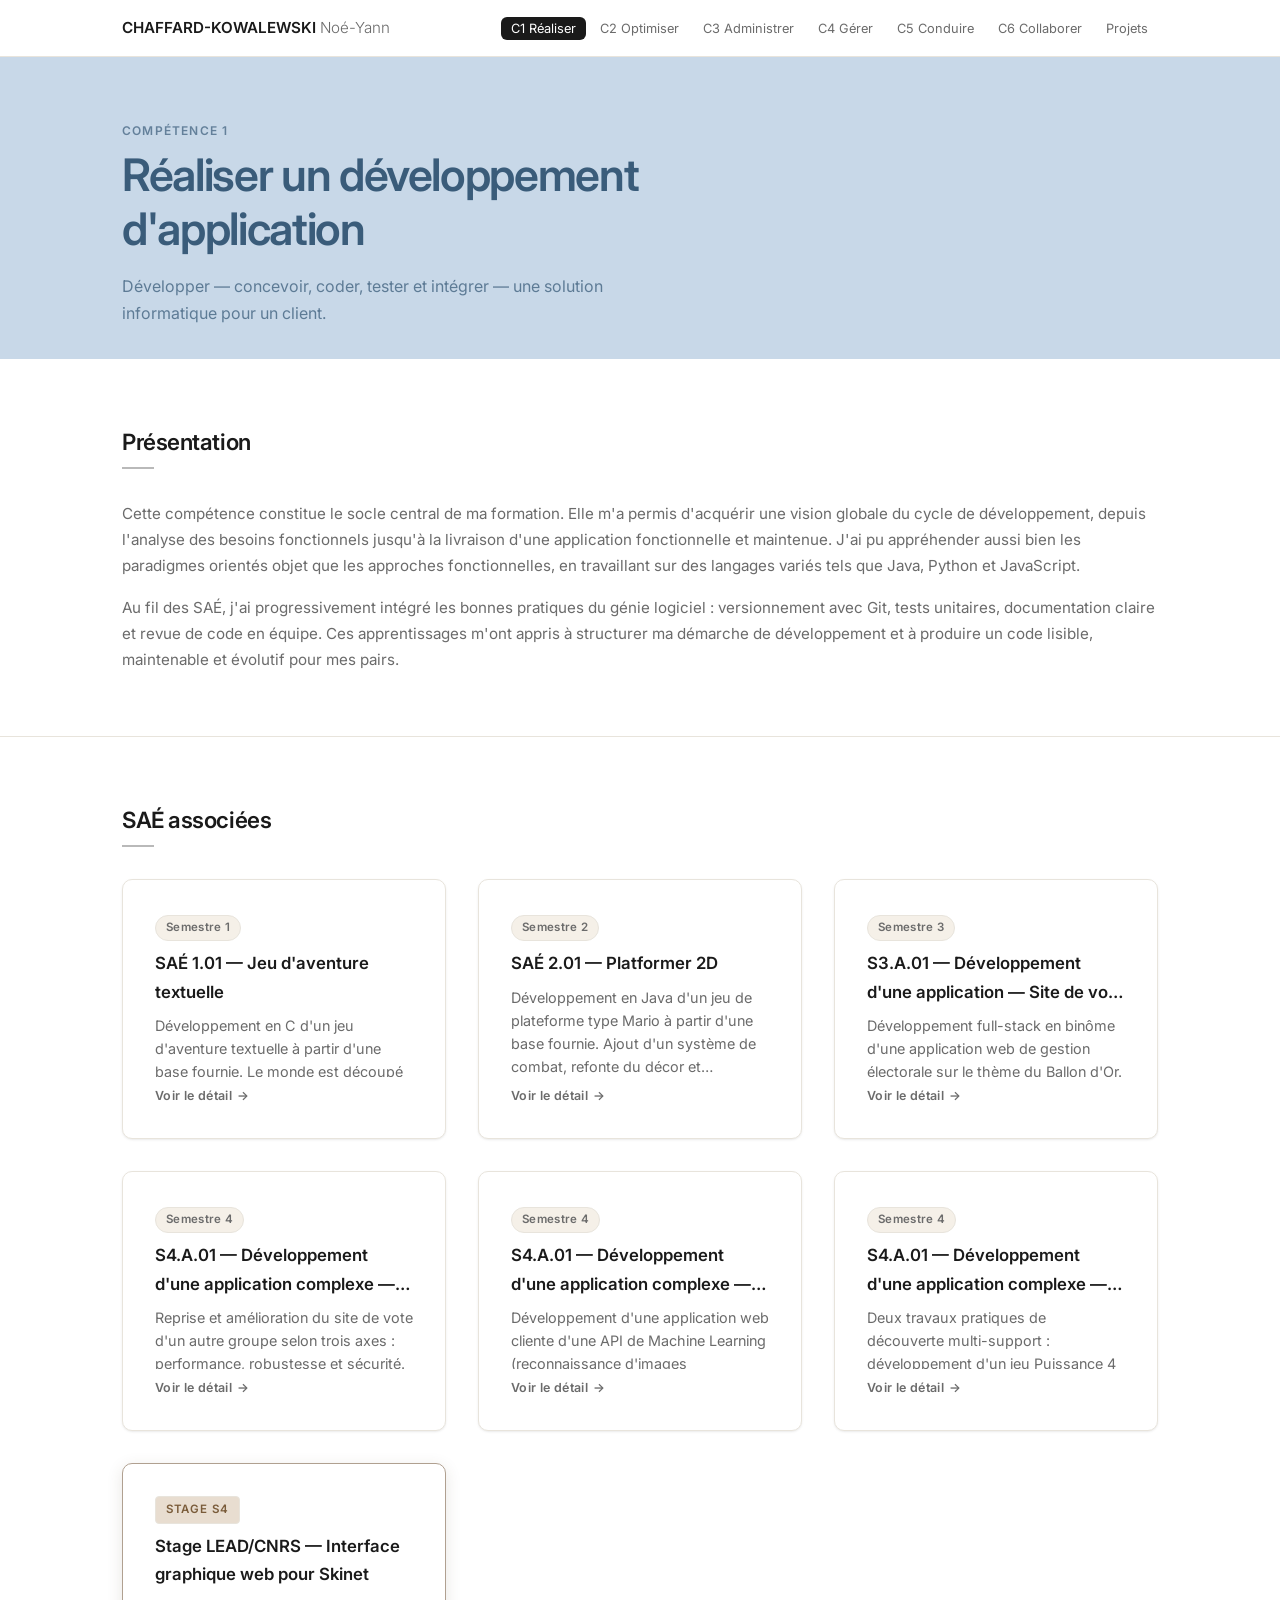
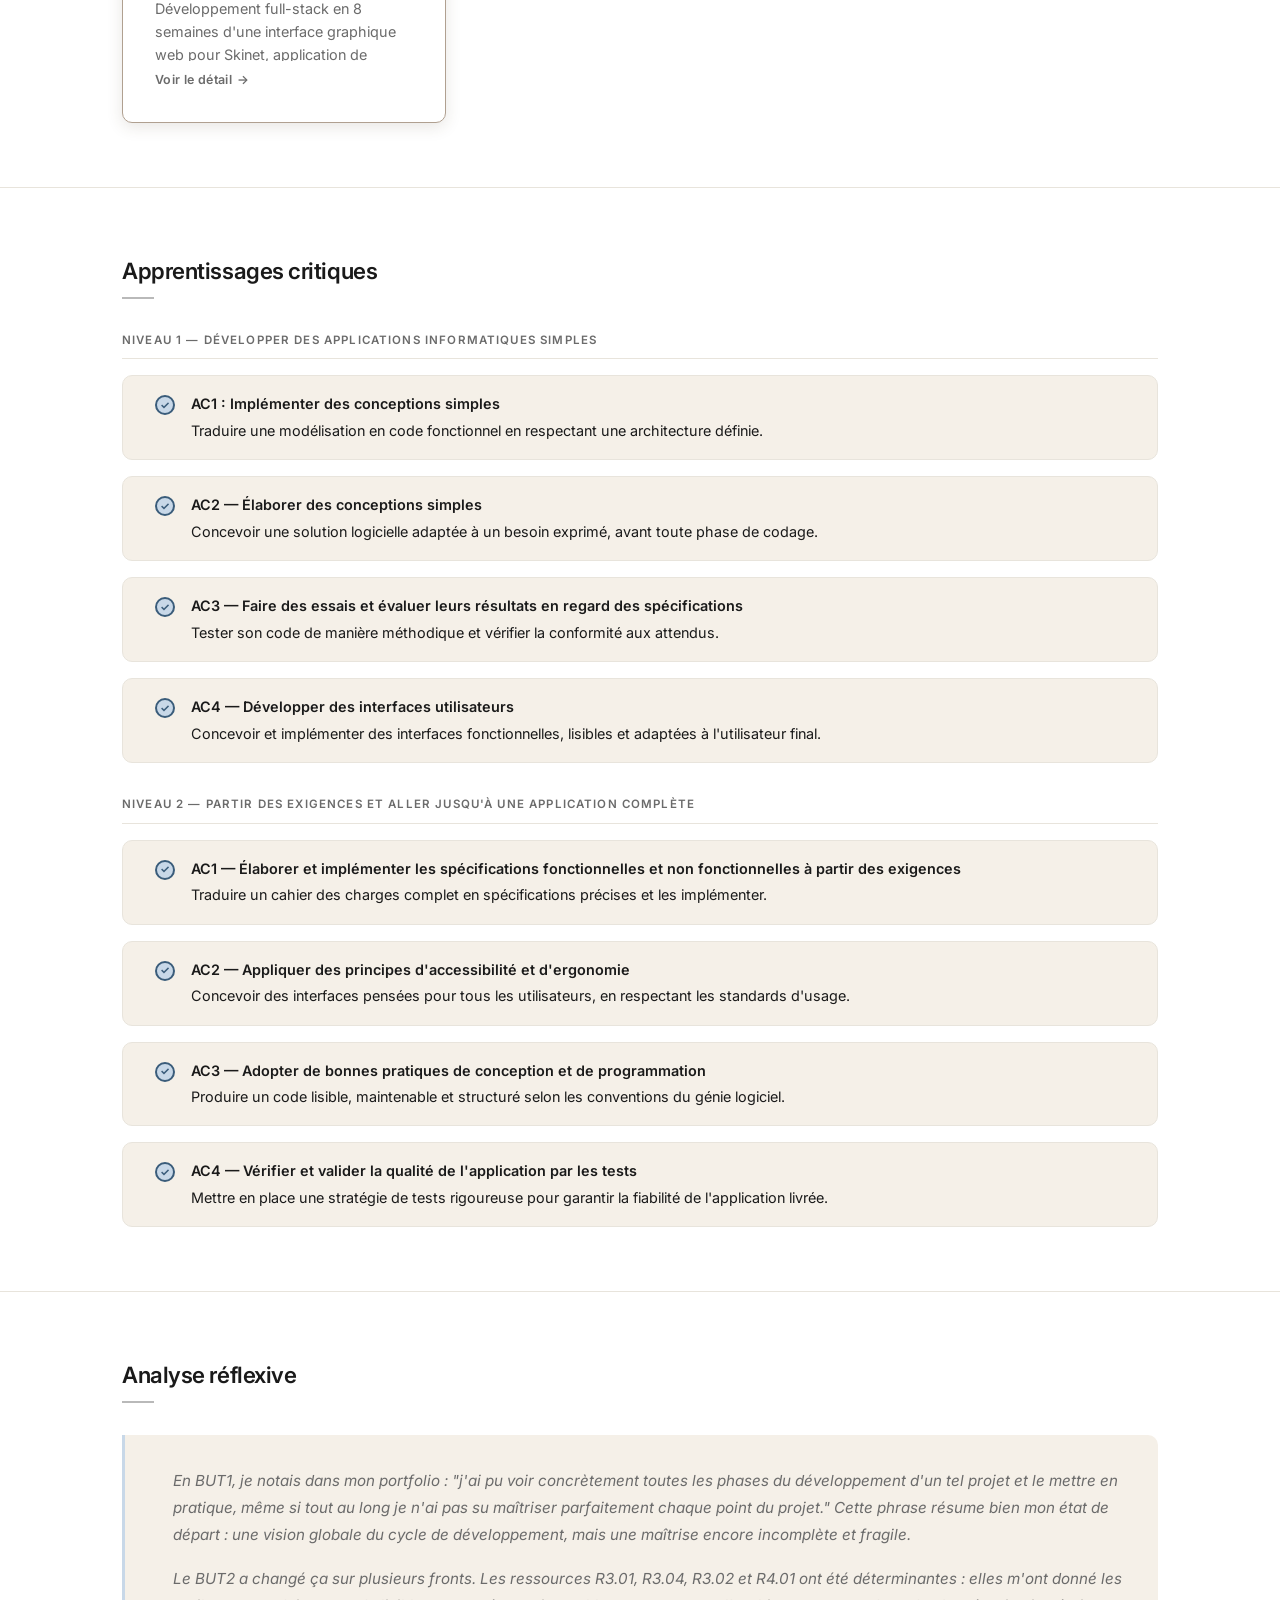
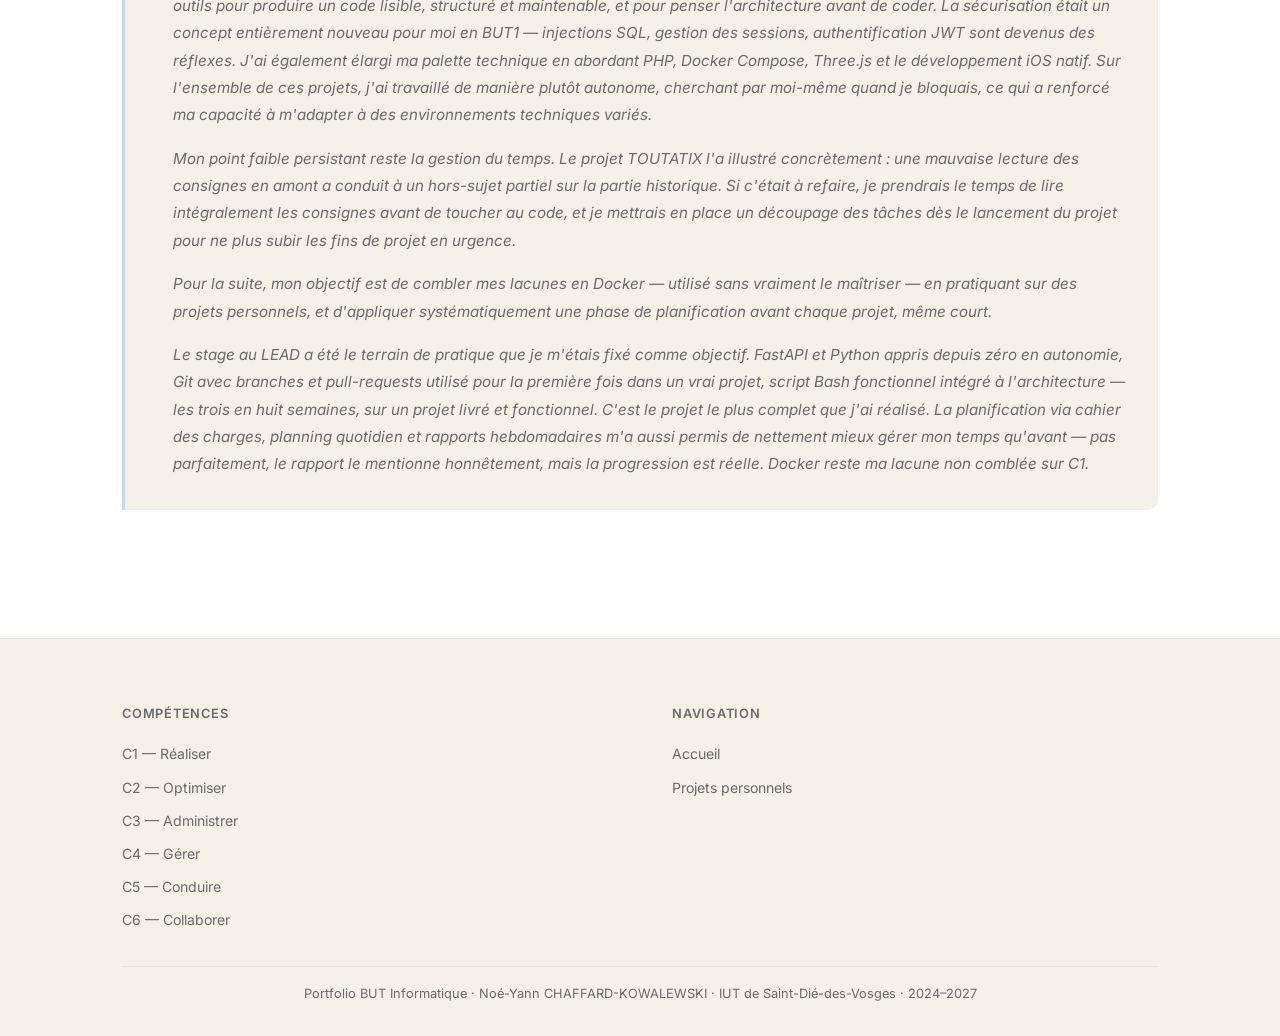
==== commit bd5c8c7c: "correction + modification analyse (stage)" ====
--- a/c1-realiser.html
+++ b/c1-realiser.html
@@ -221,10 +221,9 @@
             data-semester="Stage S4"
             data-desc="<p>Développement full-stack en 8 semaines d'une interface graphique web pour Skinet, application de segmentation de biopsies rénales du LEAD/CNRS. Frontend HTML/CSS/JS, backend Python FastAPI, API REST avec navigation de dossiers, affichage de logs, édition de fichiers de configuration et téléchargement de résultats. Projet individuel en milieu de recherche.</p>"
             data-detail="<p>La mission consistait à rendre Skinet accessible à des médecins non-informaticiens via une interface web. L&apos;architecture séparait un frontend statique servi sur le port 8000 et une API FastAPI/Uvicorn sur le port 8080, communiquant via appels JS asynchrones. Les fonctionnalités développées incluaient : navigation dans l&apos;arborescence du serveur, lancement de l&apos;inférence via subprocess, affichage dynamique des logs terminal, édition et sauvegarde de fichiers de configuration JSON/XML, téléchargement de fichiers et gestion du port Uvicorn dynamique. Un script Bash lancement.sh automatisait le démarrage de l&apos;environnement. Premières utilisations concrètes de Git avec branches et pull-requests.</p>"
-            data-traces='[{"icon":"🖥️","title":"Trace 1 — Interface web finale","desc":"Capture de l&apos;interface web Skinet finalisée montrant la navigation de dossiers, l&apos;édition de configuration et les logs terminal.","file":"traces/trace-stage-c1-1.png"},{"icon":"🏗️","title":"Trace 2 — Schéma de l&apos;architecture","desc":"Schéma de l&apos;architecture de l&apos;interface web illustrant la communication entre frontend, API FastAPI et serveur de calcul Skinet.","file":"traces/trace-stage-c1-2.png"},{"icon":"📄","title":"Rapport de stage","desc":"Rapport de stage complet au LEAD/CNRS — Noé-Yann Chaffard-Kowalewski.","file":"traces/Rapport_de_stage_au_LEAD_-_Noé-Yann_Chaffard-Kowalewski.pdf"}]'>
-            <div class="sae-card__semester">
-              <span class="tag">Stage S4</span>
-              <span class="tag tag--stage">Stage</span>
+            data-traces='[{"icon":"🖥️","title":"Trace 1 — Interface web finale","desc":"Capture de l&apos;interface web Skinet finalisée montrant la navigation de dossiers, l&apos;édition de configuration et les logs terminal.","file":"traces/trace-stage-c1-1.png"},{"icon":"🏗️","title":"Trace 2 — Schéma de l&apos;architecture","desc":"Schéma de l&apos;architecture de l&apos;interface web illustrant la communication entre frontend, API FastAPI et serveur de calcul Skinet.","file":"traces/trace-stage-c1-2.png"},{"icon":"📄","title":"Rapport de stage","desc":"Rapport de stage complet au LEAD/CNRS — Noé-Yann Chaffard-Kowalewski.","file":"traces/Rapport de stage au LEAD - Noé-Yann Chaffard-Kowalewski.pdf"}]'>
+            <div class="sae-card__semester">
+              <span class="tag tag--stage">Stage S4</span>
             </div>
             <h3 class="sae-card__title">Stage LEAD/CNRS — Interface graphique web pour Skinet</h3>
             <p class="sae-card__desc">
@@ -366,6 +365,16 @@
             le maîtriser — en pratiquant sur des projets personnels, et d'appliquer systématiquement
             une phase de planification avant chaque projet, même court.
           </p>
+          <p>
+            Le stage au LEAD a été le terrain de pratique que je m'étais fixé comme objectif.
+            FastAPI et Python appris depuis zéro en autonomie, Git avec branches et pull-requests
+            utilisé pour la première fois dans un vrai projet, script Bash fonctionnel intégré à
+            l'architecture — les trois en huit semaines, sur un projet livré et fonctionnel. C'est
+            le projet le plus complet que j'ai réalisé. La planification via cahier des charges,
+            planning quotidien et rapports hebdomadaires m'a aussi permis de nettement mieux gérer
+            mon temps qu'avant — pas parfaitement, le rapport le mentionne honnêtement, mais la
+            progression est réelle. Docker reste ma lacune non comblée sur C1.
+          </p>
         </blockquote>
       </div>
     </section>
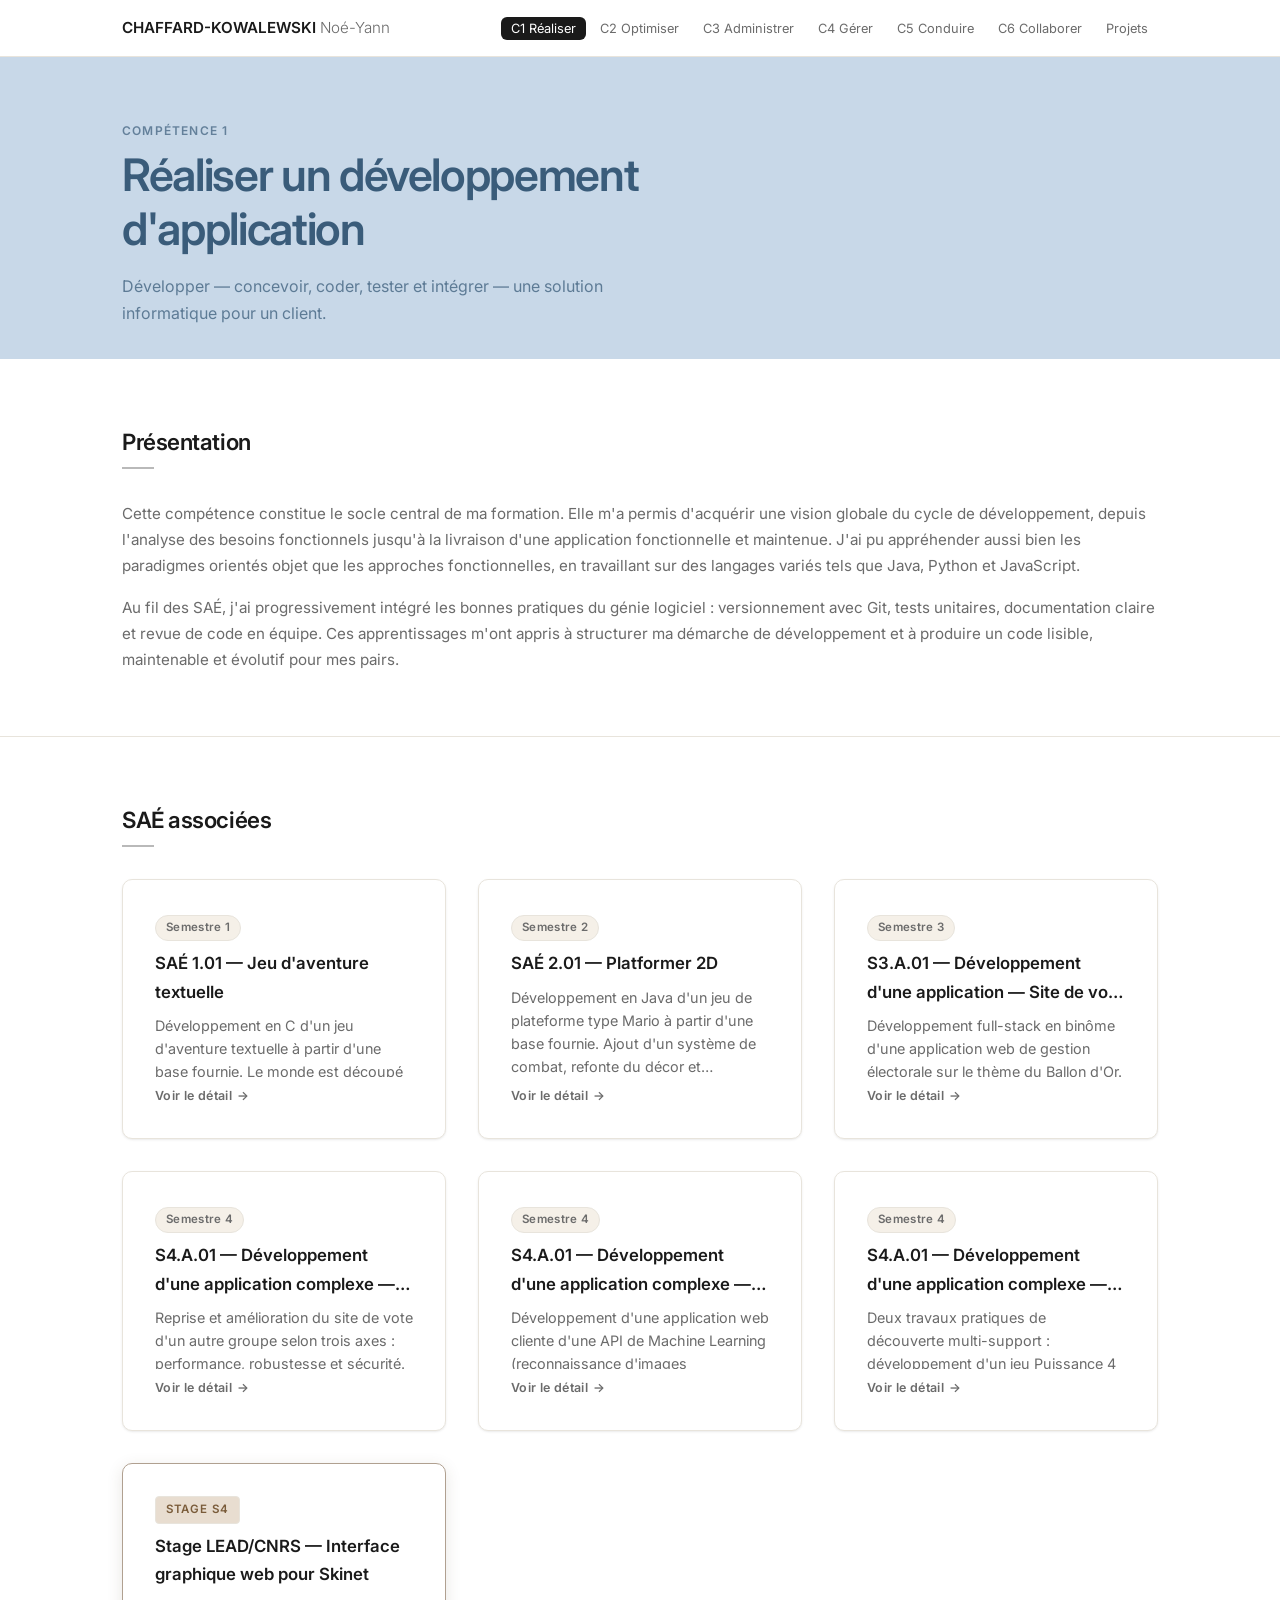
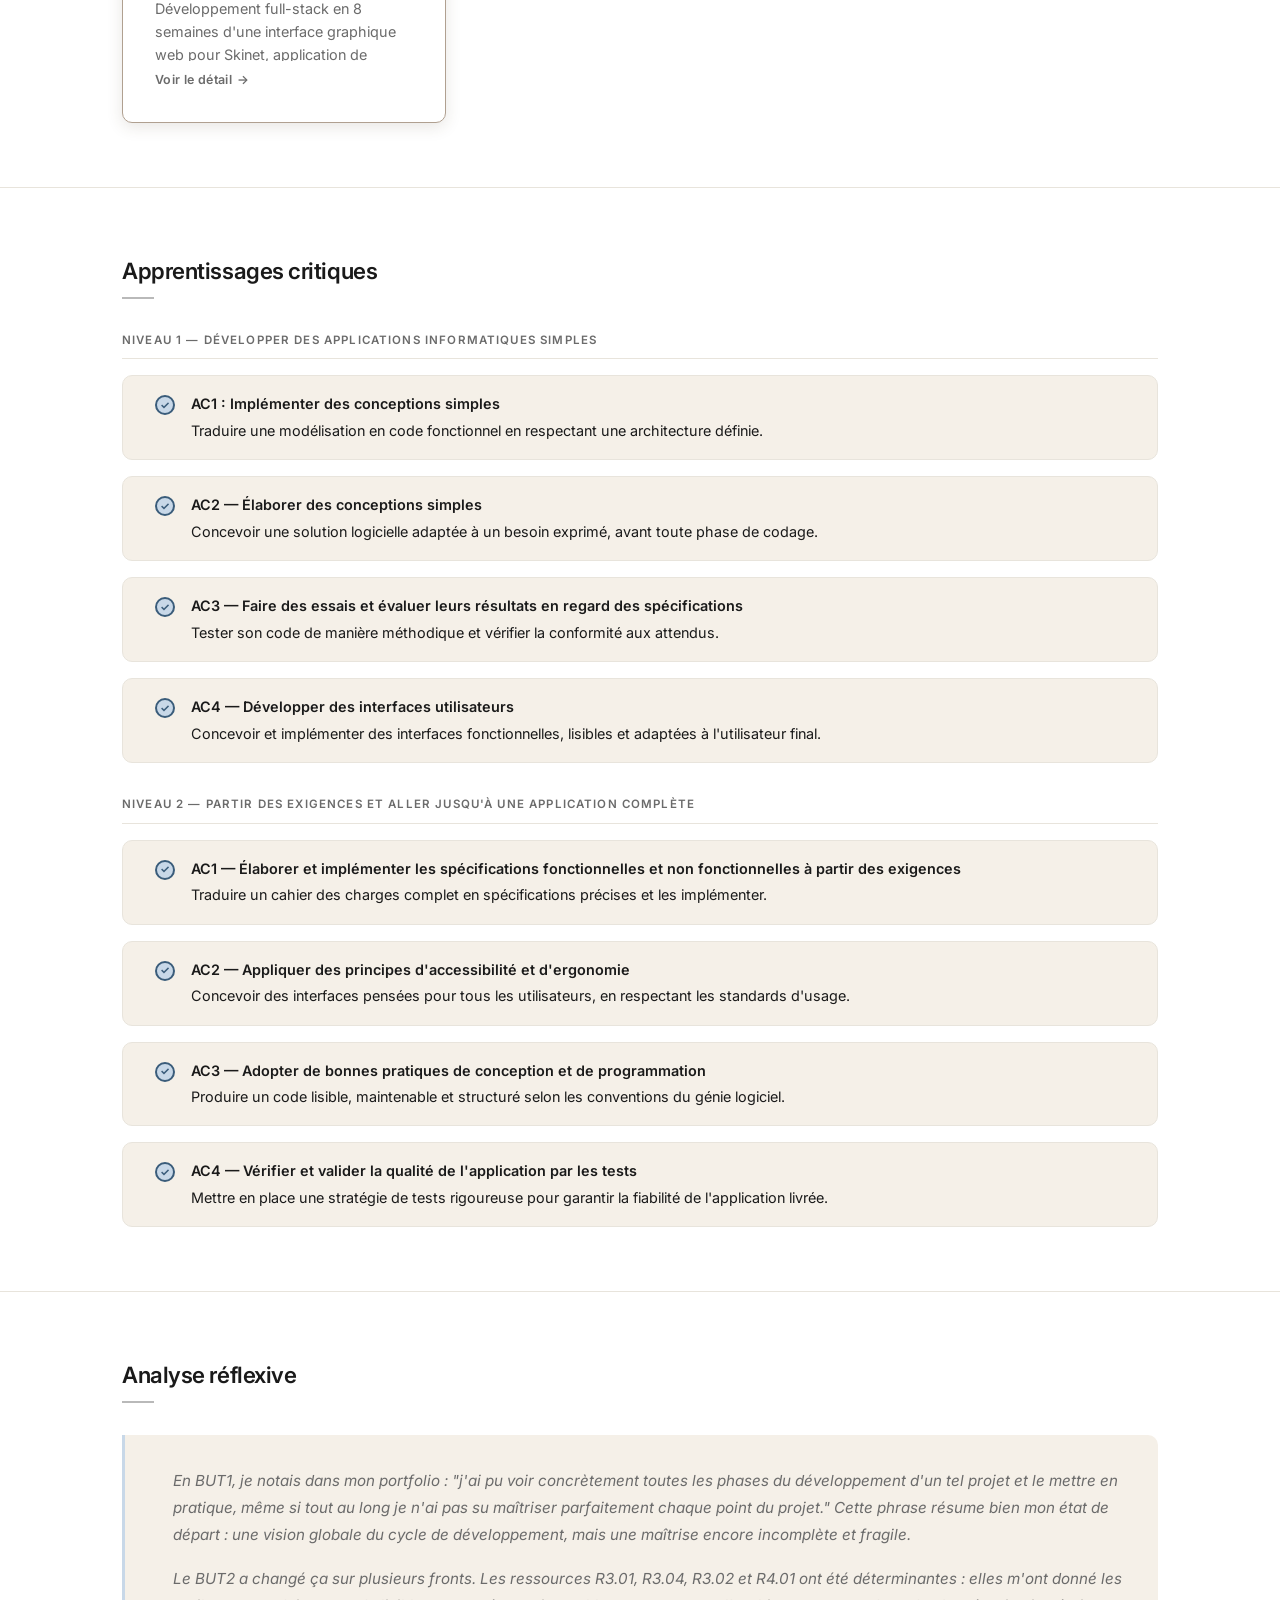
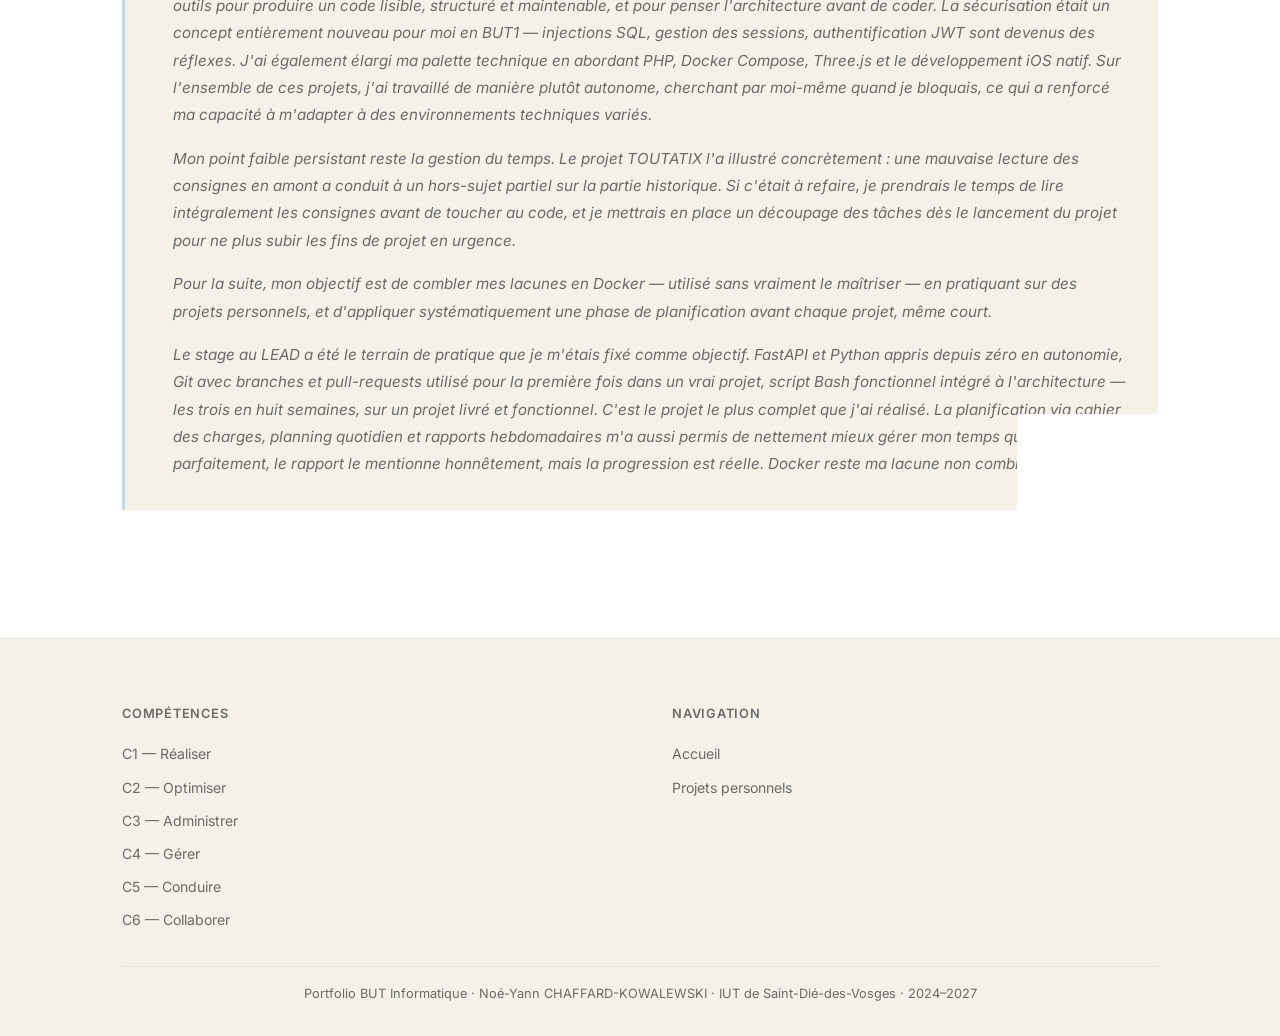
==== commit 622fac34: "modifications icone" ====
--- a/c1-realiser.html
+++ b/c1-realiser.html
@@ -111,7 +111,7 @@
             data-semester="Semestre 1"
             data-desc="<p>Développement en C d'un jeu d'aventure textuelle à partir d'une base fournie. Le monde est découpé en cases navigables via des commandes directement dans le terminal. Réalisé en binôme.</p>"
             data-detail="<p>L'objectif était d'étendre une base de code C existante pour construire un monde explorable : système de déplacements directionnels, découpage en cases, interactions textuelles. Les ressources mobilisées couvraient l'initiation au développement, l'anglais technique (commentaires en anglais obligatoires) et les bases du développement web. Ce projet m'a permis de mettre en pratique les fondamentaux de la programmation impérative dans un contexte concret.</p>"
-            data-traces='[{"icon":"💻","title":"Trace 1 — Extrait du code source (C)","desc":"Portion du code gérant le système de déplacements et la structure des cases du monde.","file":"traces/trace-1.01.1.png"}]'>
+            data-traces='[{"icon":"code","title":"Trace 1 — Extrait du code source (C)","desc":"Portion du code gérant le système de déplacements et la structure des cases du monde.","file":"traces/trace-1.01.1.png"}]'>
             <div class="sae-card__semester">
               <span class="tag">Semestre 1</span>
             </div>
@@ -129,7 +129,7 @@
             data-semester="Semestre 2"
             data-desc="<p>Développement en Java d'un jeu de plateforme type Mario à partir d'une base fournie. Ajout d'un système de combat, refonte du décor et amélioration des mécaniques de jeu. Réalisé en binôme, avec présentation orale au professeur.</p>"
             data-detail="<p>Le projet consistait à faire évoluer un platformer existant en Java : nouveau décor, système de combat contre des monstres et paramètres de jeu retravaillés (notamment le saut). Les ressources mobilisées incluaient le développement objet, le développement d'applications avec IHM et la qualité de développement. Une présentation orale du projet à l'enseignant a conclu la SAÉ, mobilisant également les compétences en communication professionnelle.</p>"
-            data-traces='[{"icon":"☕","title":"Trace 1 — Extrait du code source (Java)","desc":"Portion du code gérant le système de combat ou l&apos;amélioration du saut.","file":"traces/trace-2.01.1.png"}]'>
+            data-traces='[{"icon":"coffee","title":"Trace 1 — Extrait du code source (Java)","desc":"Portion du code gérant le système de combat ou l&apos;amélioration du saut.","file":"traces/trace-2.01.1.png"}]'>
             <div class="sae-card__semester">
               <span class="tag">Semestre 2</span>
             </div>
@@ -147,7 +147,7 @@
             data-semester="Semestre 3"
             data-desc="<p>Développement full-stack en binôme d'une application web de gestion électorale sur le thème du Ballon d'Or. HTML/CSS/JS/PHP/MySQL, sans framework, avec authentification, gestion de session et interface d'administration complète.</p>"
             data-detail="<p>Le projet couvrait l'ensemble du cycle de développement web : cahier des charges, diagrammes UML, MCD/MLD, puis développement itératif en deux MVP. L'application gérait quatre espaces distincts — public, électeur, candidat et administrateur — avec des contraintes fortes : unicité et anonymat du vote (scrutin pondéré par rang), gestion temporelle du scrutin, sécurisation des accès (PDO, requêtes préparées, protection contre les injections SQL). J'ai développé la totalité du front-end et du back-end, et assuré la gestion de projet via Trello et une partie du cahier des charges. Le projet a été versionné sur Git. L'application était fonctionnelle à la soutenance avec quelques bugs résiduels.</p>"
-            data-traces='[{"icon":"🗳️","title":"Trace 1 — Interface de l&apos;application","desc":"Capture de la page d&apos;ajout d&apos;un nouveau scrutin.","file":"traces/trace-s3-c1-1.png"},{"icon":"💻","title":"Trace 2 — Extrait du code PHP","desc":"Extrait significatif du code PHP : ajout d&apos;un nouveau sondage.","file":"traces/trace-s3-c1-2.png"}]'>
+            data-traces='[{"icon":"check-square","title":"Trace 1 — Interface de l&apos;application","desc":"Capture de la page d&apos;ajout d&apos;un nouveau scrutin.","file":"traces/trace-s3-c1-1.png"},{"icon":"code","title":"Trace 2 — Extrait du code PHP","desc":"Extrait significatif du code PHP : ajout d&apos;un nouveau sondage.","file":"traces/trace-s3-c1-2.png"}]'>
             <div class="sae-card__semester">
               <span class="tag">Semestre 3</span>
             </div>
@@ -165,7 +165,7 @@
             data-semester="Semestre 4"
             data-desc="<p>Reprise et amélioration du site de vote d'un autre groupe selon trois axes : performance, robustesse et sécurité. Projet conduit dans un contexte de jeu de rôle entreprise, avec analyse de l'existant, CDC + devis, développement et rapport final en anglais. Réalisé en binôme.</p>"
             data-detail="<p>Le projet simulait une mission professionnelle : analyse du code existant pour identifier les failles de sécurité (injections SQL, sessions...), les problèmes de performance et les manques de robustesse, puis rédaction d'un cahier des charges et d'un devis avant d'entamer les corrections. Les corrections étaient validées manuellement. Cette approche m'a confronté à la réalité de la maintenance applicative : comprendre un code que l'on n'a pas écrit, justifier ses choix d'amélioration et livrer un rapport structuré. Le rapport final a été rédigé en anglais.</p>"
-            data-traces='[{"icon":"📄","title":"Trace 1 — Rapport d&apos;analyse : facture","desc":"Extrait de la facture simulée pour le projet","file":"traces/trace-s4-c1-1.png"},{"icon":"💻","title":"Trace 2 — Correction apportée","desc":"Extrait de code montrant une correction de sécurité appliquée.","file":"traces/trace-s4-c1-2.png"}]'>
+            data-traces='[{"icon":"file-text","title":"Trace 1 — Rapport d&apos;analyse : facture","desc":"Extrait de la facture simulée pour le projet","file":"traces/trace-s4-c1-1.png"},{"icon":"code","title":"Trace 2 — Correction apportée","desc":"Extrait de code montrant une correction de sécurité appliquée.","file":"traces/trace-s4-c1-2.png"}]'>
             <div class="sae-card__semester">
               <span class="tag">Semestre 4</span>
             </div>
@@ -183,7 +183,7 @@
             data-semester="Semestre 4"
             data-desc="<p>Développement d'une application web cliente d'une API de Machine Learning (reconnaissance d'images Astérix/Obélix), déployée avec Docker Compose. Projet réalisé en groupe de 4, en HTML/CSS/JS vanilla, responsive et asynchrone. J'ai pris en charge le design système, la page Stats et le header commun à toutes les pages.</p>"
             data-detail="<p>L&apos;application exposait trois espaces : une page publique permettant de soumettre une photo via upload ou caméra mobile (WebcamJS) pour obtenir une prédiction de l&apos;IA et envoyer un feedback, une page d&apos;historique protégée par authentification JWT, et une page de statistiques avec graphique Chart.js. L&apos;API fournie par l&apos;enseignant exposait des routes REST (POST, PUT, GET, DELETE) avec gestion de token Bearer. Docker Compose orchestrait l&apos;ensemble de la stack. Ma contribution portait sur le design système complet (identité visuelle, typographie, palette), l&apos;intégration de la page Stats avec les graphiques, et la navbar commune à toutes les pages.</p>"
-            data-traces='[{"icon":"📊","title":"Trace 1 — Page Stats","desc":"Capture de la page de statistiques avec le graphique Chart.js intégrés.","file":"traces/trace-s4-c1-3.png"},{"icon":"🎨","title":"Trace 2 — Design système","desc":"Capture de la maquette Figma de l&apos;application.","file":"traces/trace-s4-c1-4.png"}]'>
+            data-traces='[{"icon":"bar-chart","title":"Trace 1 — Page Stats","desc":"Capture de la page de statistiques avec le graphique Chart.js intégrés.","file":"traces/trace-s4-c1-3.png"},{"icon":"palette","title":"Trace 2 — Design système","desc":"Capture de la maquette Figma de l&apos;application.","file":"traces/trace-s4-c1-4.png"}]'>
             <div class="sae-card__semester">
               <span class="tag">Semestre 4</span>
             </div>
@@ -202,7 +202,7 @@
             data-semester="Semestre 4"
             data-desc="<p>Deux travaux pratiques de découverte multi-support : développement d'un jeu Puissance 4 en 1v1 sur iOS et rendu 3D interactif d'une peinture avec Three.js dans le navigateur. Réalisés en binôme, ces TP illustrent la capacité à adapter un développement à des environnements techniques variés.</p>"
             data-detail="<p>Le TP iOS m&apos;a confronté aux contraintes spécifiques du développement mobile natif : gestion de l&apos;interface tactile, logique de jeu complète (détection de victoire, alternance des tours, état du plateau) que j&apos;ai entièrement développée, mon binôme prenant en charge le rendu graphique. Le TP Three.js portait sur la mise en scène 3D d&apos;une peinture dans le navigateur, avec interactions utilisateur (rotation et zoom). Ces deux projets m&apos;ont permis d&apos;explorer le niveau 2 de la compétence &quot;Adapter des applications sur un ensemble de supports&quot; — mobile natif d&apos;un côté, rendu 3D web de l&apos;autre — deux environnements très différents du développement web classique abordé par ailleurs.</p>"
-            data-traces='[{"icon":"📱","title":"Trace 1 — Puissance 4 iOS","desc":"Capture du code de la classe Grille.","file":"traces/trace-s4-c1-5.png"},{"icon":"🖼️","title":"Trace 2 — Peinture 3D Three.js","desc":"Capture de la peinture 3D dans le navigateur avec rotation visible.","file":"traces/trace-s4-c1-6.png"}]'>
+            data-traces='[{"icon":"smartphone","title":"Trace 1 — Puissance 4 iOS","desc":"Capture du code de la classe Grille.","file":"traces/trace-s4-c1-5.png"},{"icon":"image","title":"Trace 2 — Peinture 3D Three.js","desc":"Capture de la peinture 3D dans le navigateur avec rotation visible.","file":"traces/trace-s4-c1-6.png"}]'>
             <div class="sae-card__semester">
               <span class="tag">Semestre 4</span>
             </div>
@@ -221,7 +221,7 @@
             data-semester="Stage S4"
             data-desc="<p>Développement full-stack en 8 semaines d'une interface graphique web pour Skinet, application de segmentation de biopsies rénales du LEAD/CNRS. Frontend HTML/CSS/JS, backend Python FastAPI, API REST avec navigation de dossiers, affichage de logs, édition de fichiers de configuration et téléchargement de résultats. Projet individuel en milieu de recherche.</p>"
             data-detail="<p>La mission consistait à rendre Skinet accessible à des médecins non-informaticiens via une interface web. L&apos;architecture séparait un frontend statique servi sur le port 8000 et une API FastAPI/Uvicorn sur le port 8080, communiquant via appels JS asynchrones. Les fonctionnalités développées incluaient : navigation dans l&apos;arborescence du serveur, lancement de l&apos;inférence via subprocess, affichage dynamique des logs terminal, édition et sauvegarde de fichiers de configuration JSON/XML, téléchargement de fichiers et gestion du port Uvicorn dynamique. Un script Bash lancement.sh automatisait le démarrage de l&apos;environnement. Premières utilisations concrètes de Git avec branches et pull-requests.</p>"
-            data-traces='[{"icon":"🖥️","title":"Trace 1 — Interface web finale","desc":"Capture de l&apos;interface web Skinet finalisée montrant la navigation de dossiers, l&apos;édition de configuration et les logs terminal.","file":"traces/trace-stage-c1-1.png"},{"icon":"🏗️","title":"Trace 2 — Schéma de l&apos;architecture","desc":"Schéma de l&apos;architecture de l&apos;interface web illustrant la communication entre frontend, API FastAPI et serveur de calcul Skinet.","file":"traces/trace-stage-c1-2.png"},{"icon":"📄","title":"Rapport de stage","desc":"Rapport de stage complet au LEAD/CNRS — Noé-Yann Chaffard-Kowalewski.","file":"traces/Rapport de stage au LEAD - Noé-Yann Chaffard-Kowalewski.pdf"}]'>
+            data-traces='[{"icon":"monitor","title":"Trace 1 — Interface web finale","desc":"Capture de l&apos;interface web Skinet finalisée montrant la navigation de dossiers, l&apos;édition de configuration et les logs terminal.","file":"traces/trace-stage-c1-1.png"},{"icon":"layout","title":"Trace 2 — Schéma de l&apos;architecture","desc":"Schéma de l&apos;architecture de l&apos;interface web illustrant la communication entre frontend, API FastAPI et serveur de calcul Skinet.","file":"traces/trace-stage-c1-2.png"},{"icon":"file-text","title":"Rapport de stage","desc":"Rapport de stage complet au LEAD/CNRS — Noé-Yann Chaffard-Kowalewski.","file":"traces/Rapport de stage au LEAD - Noé-Yann Chaffard-Kowalewski.pdf"}]'>
             <div class="sae-card__semester">
               <span class="tag tag--stage">Stage S4</span>
             </div>
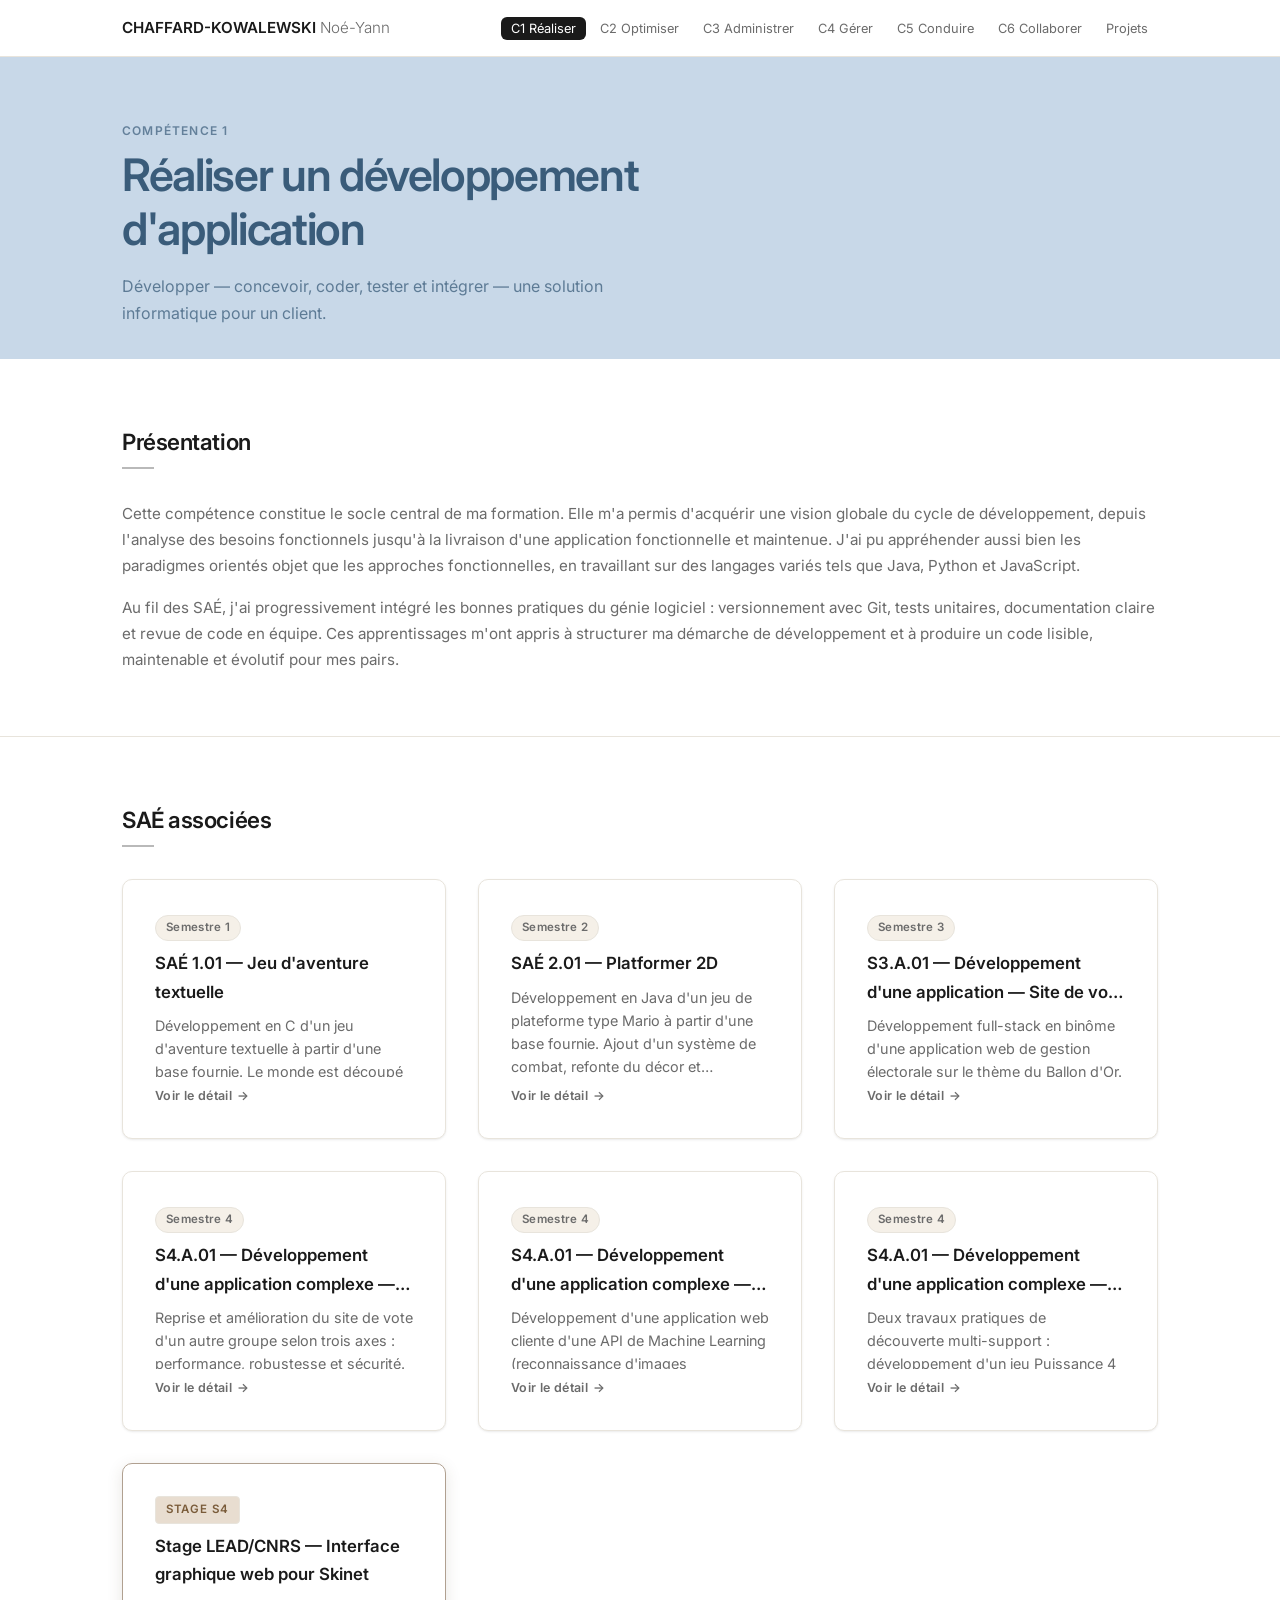
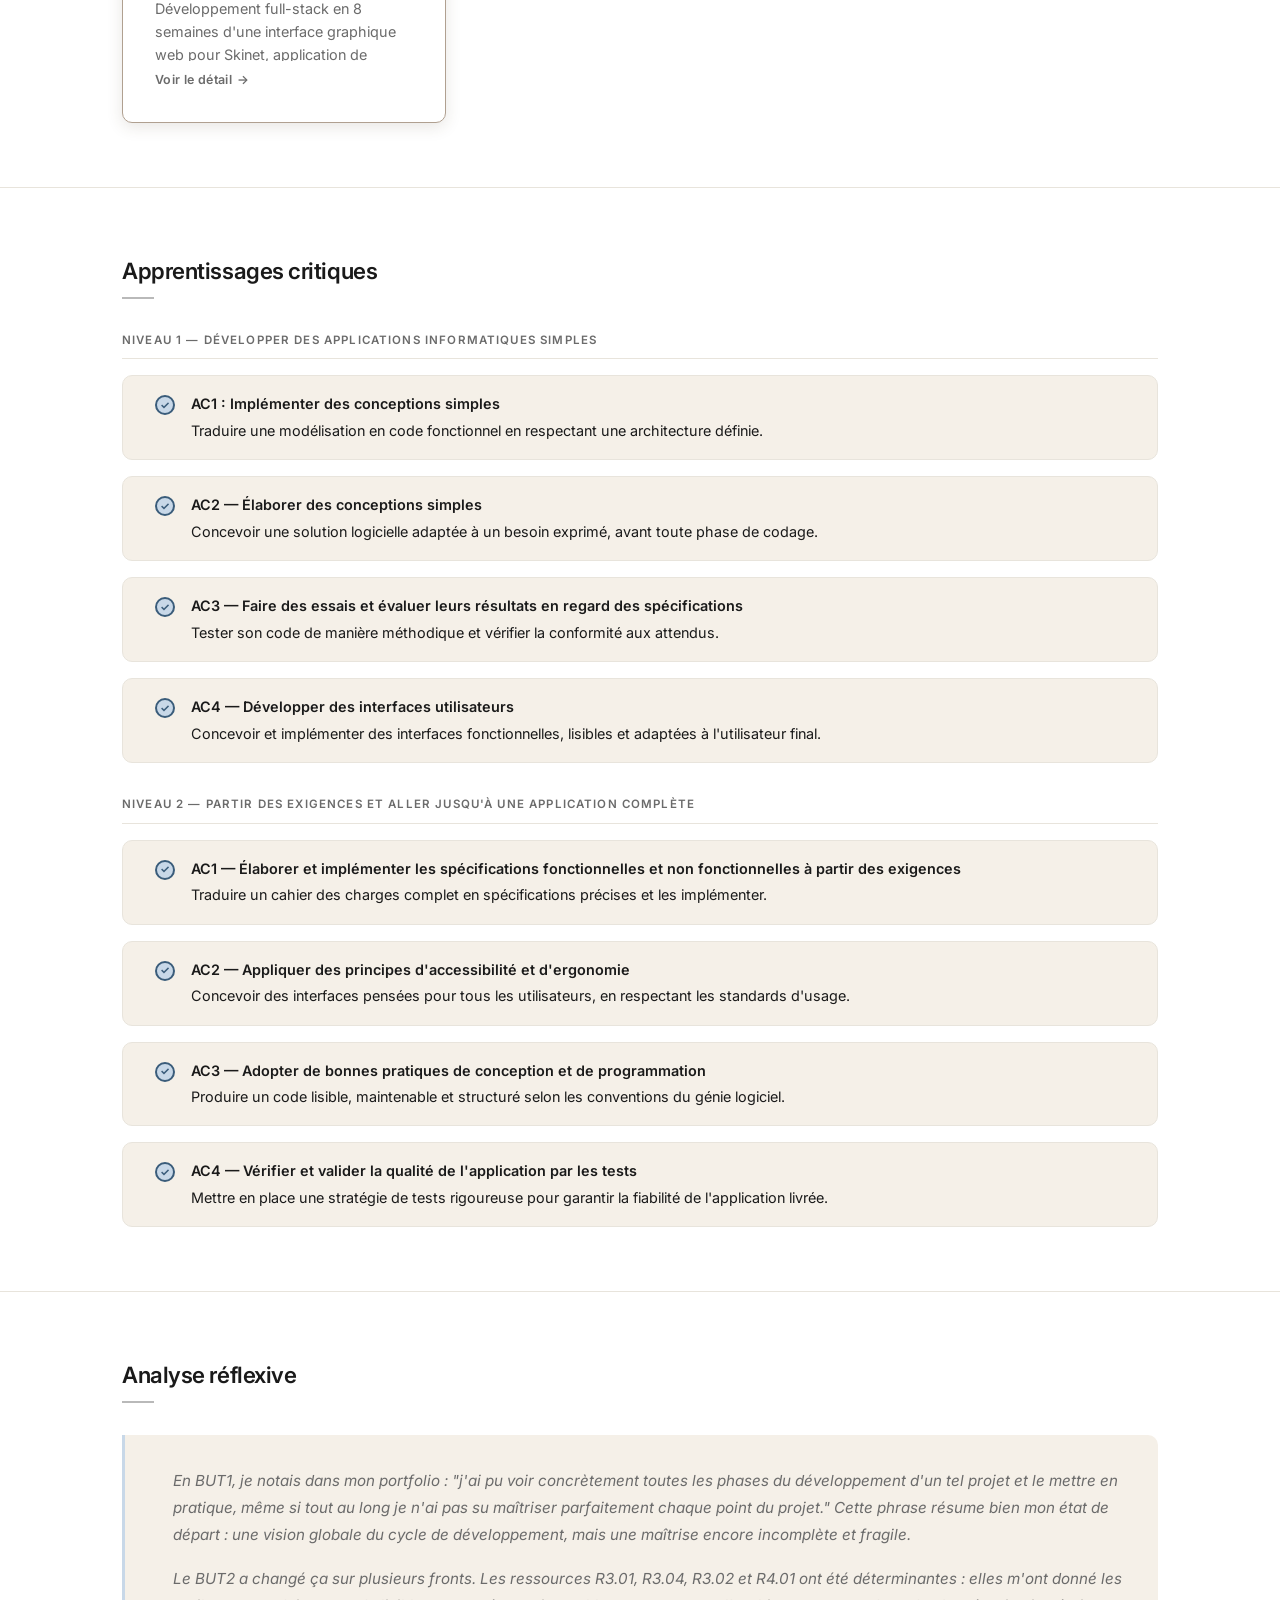
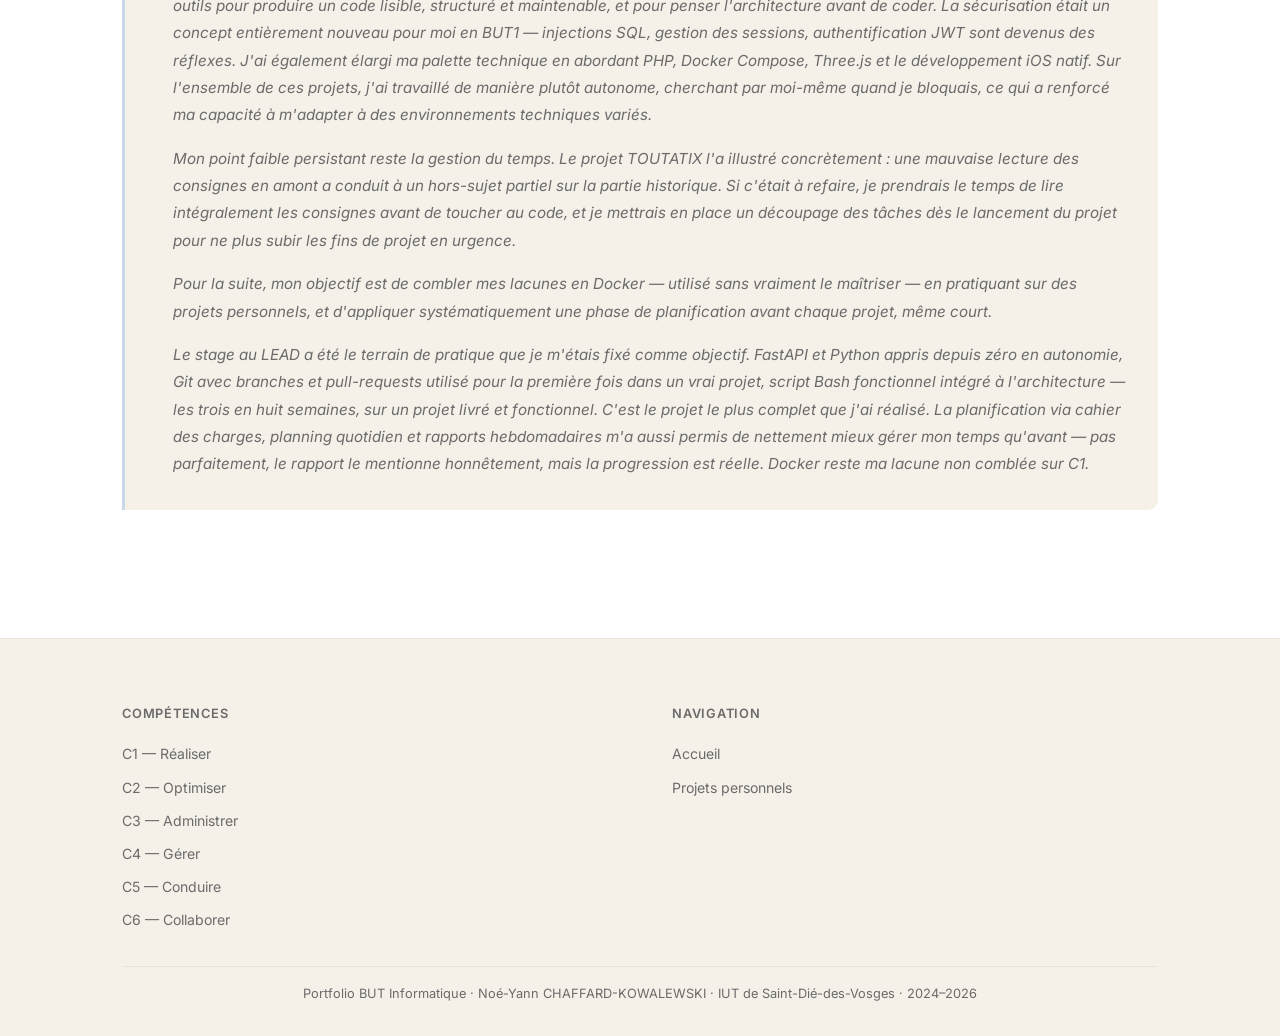
==== commit 06afeecd: "correction promo" ====
--- a/c1-realiser.html
+++ b/c1-realiser.html
@@ -405,7 +405,7 @@
         </div>
       </div>
       <!-- REMPLACER : votre prénom, nom et IUT -->
-      <p class="footer__copy">Portfolio BUT Informatique · Noé-Yann CHAFFARD-KOWALEWSKI · IUT de Saint-Dié-des-Vosges · 2024–2027</p>
+      <p class="footer__copy">Portfolio BUT Informatique · Noé-Yann CHAFFARD-KOWALEWSKI · IUT de Saint-Dié-des-Vosges · 2024–2026</p>
     </div>
   </footer>
 
